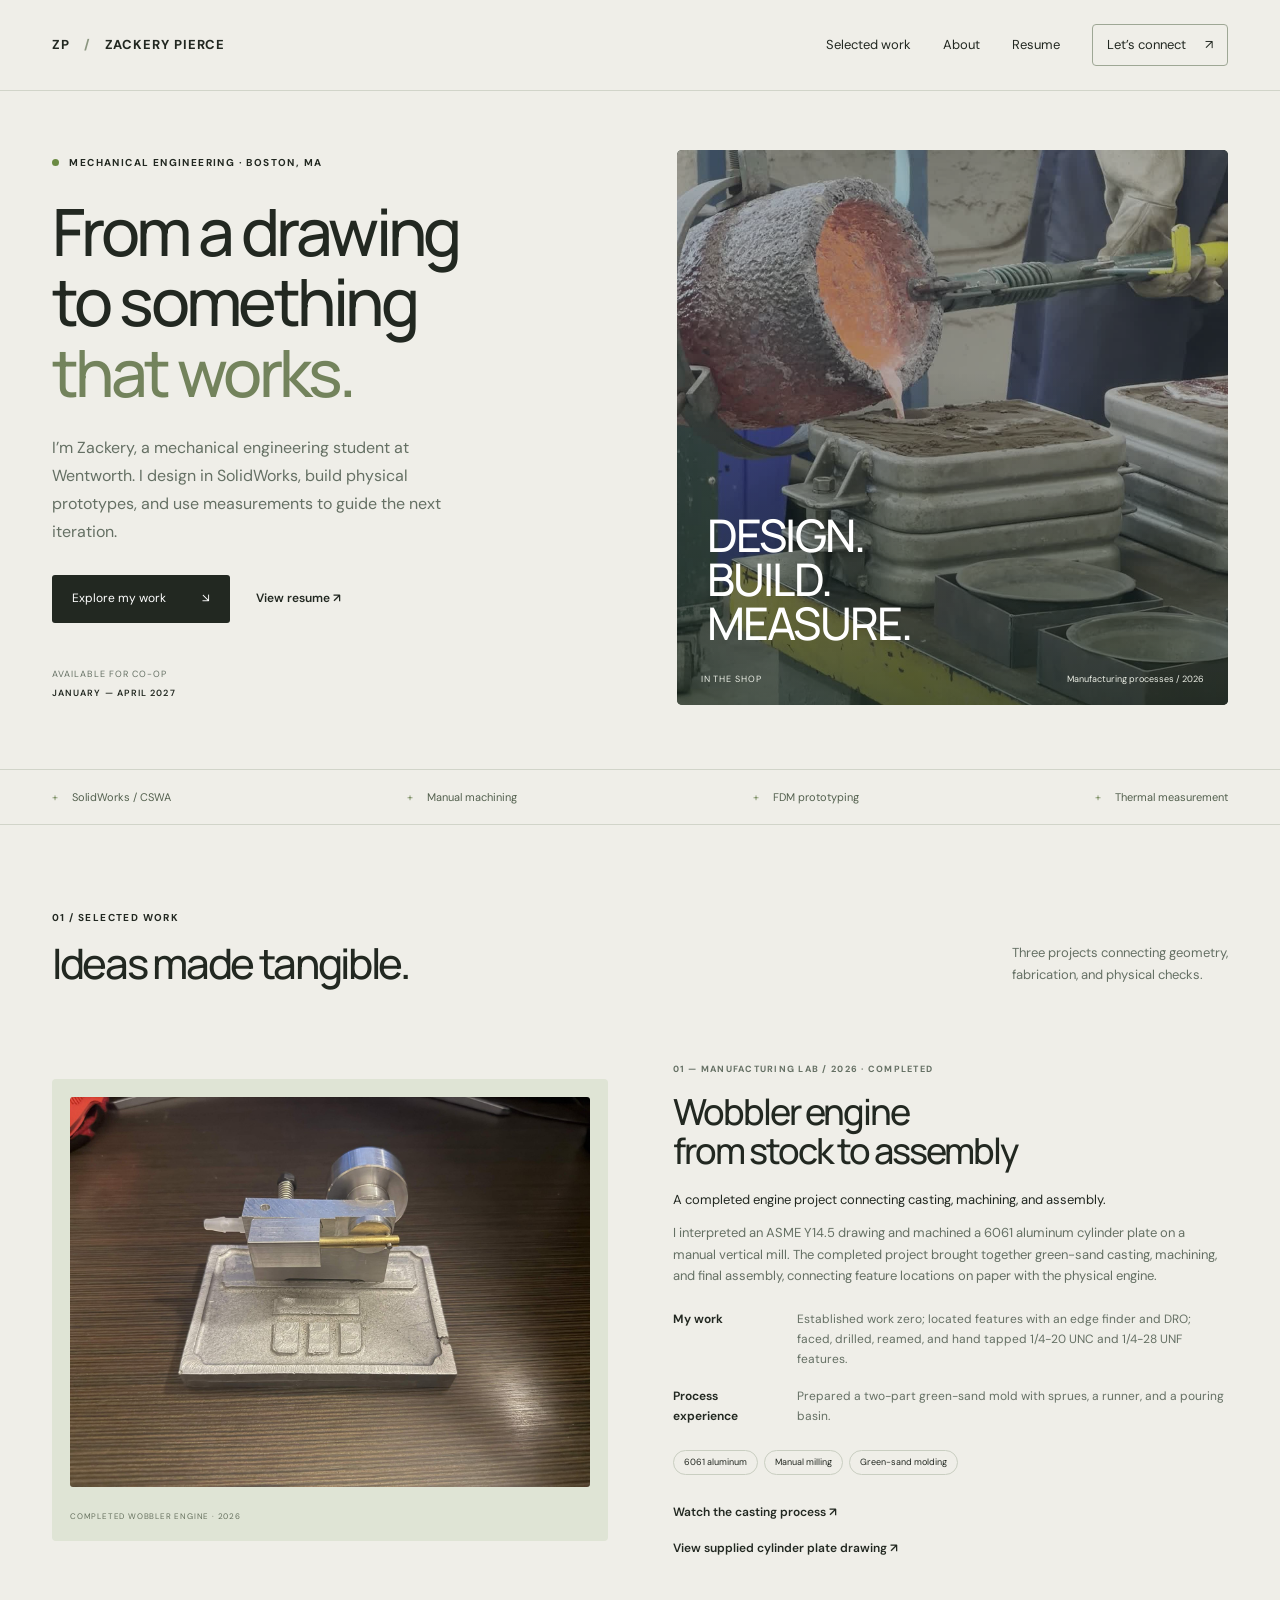
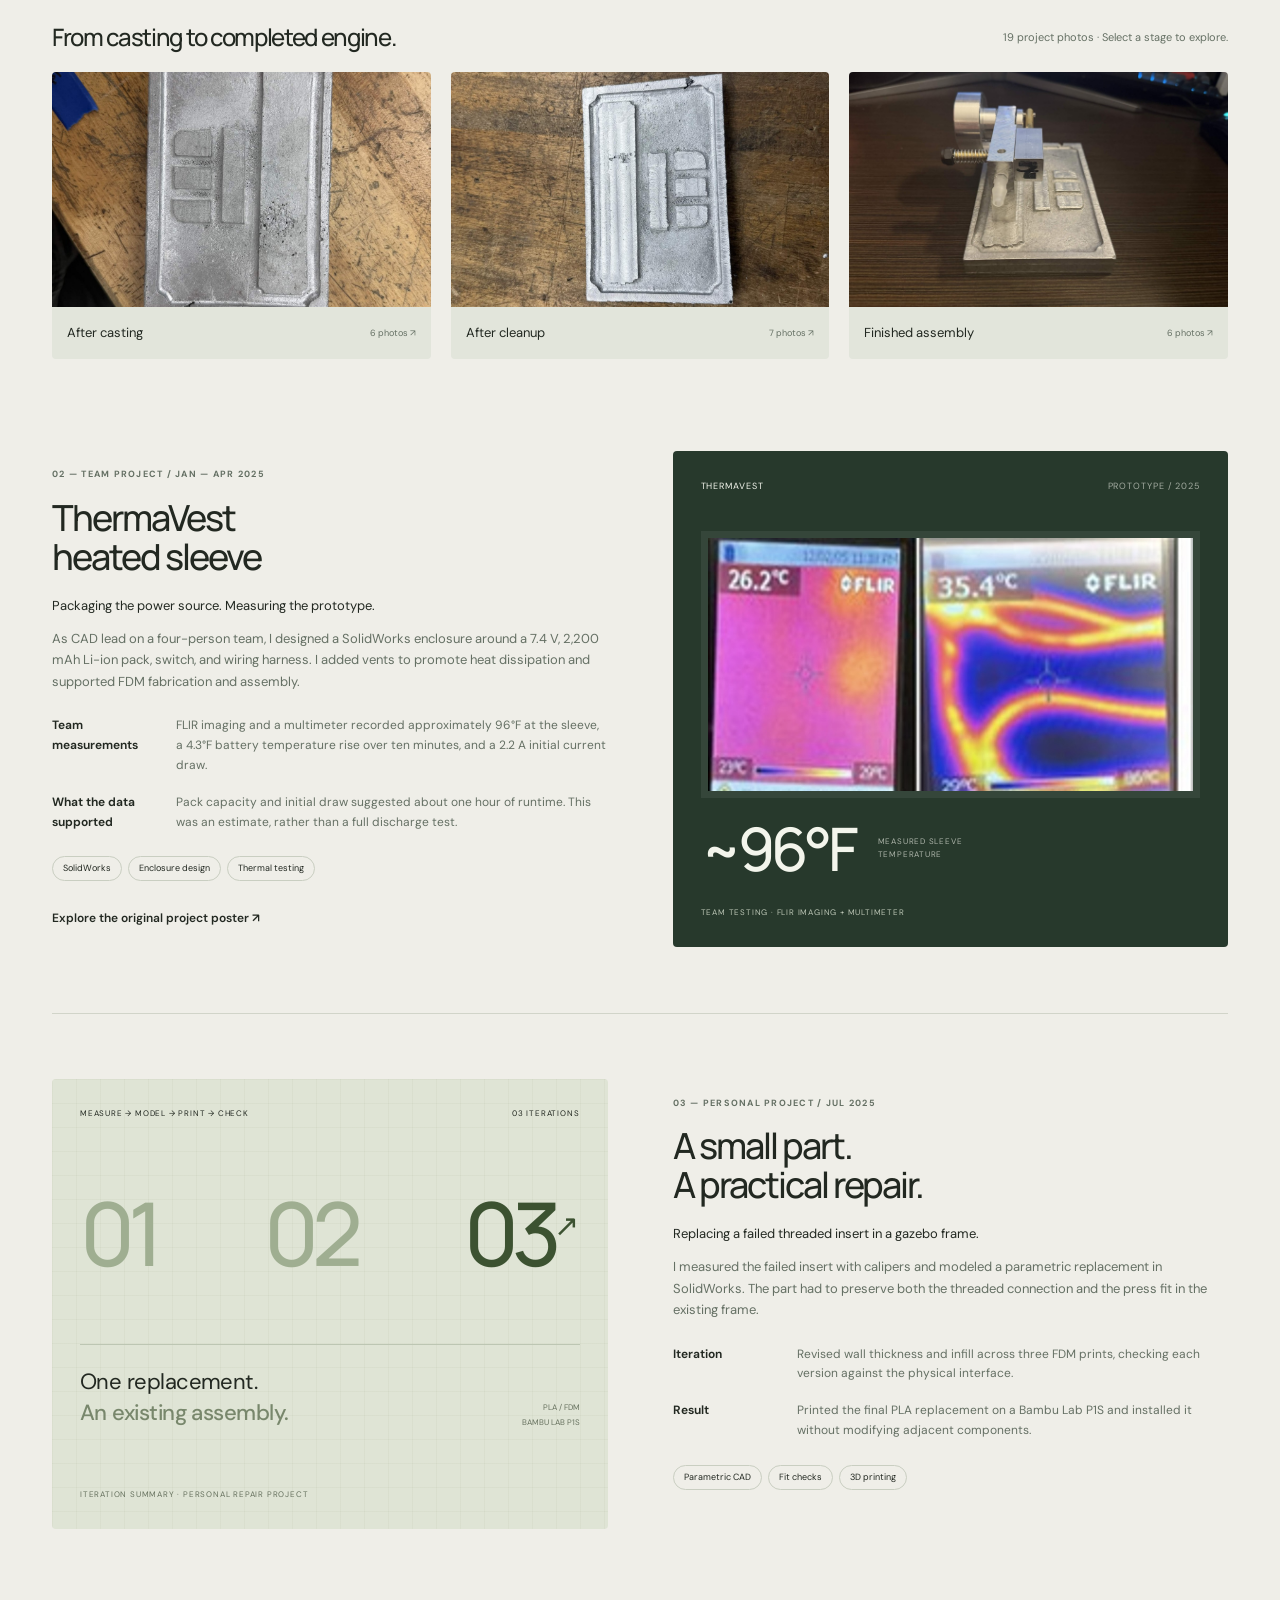
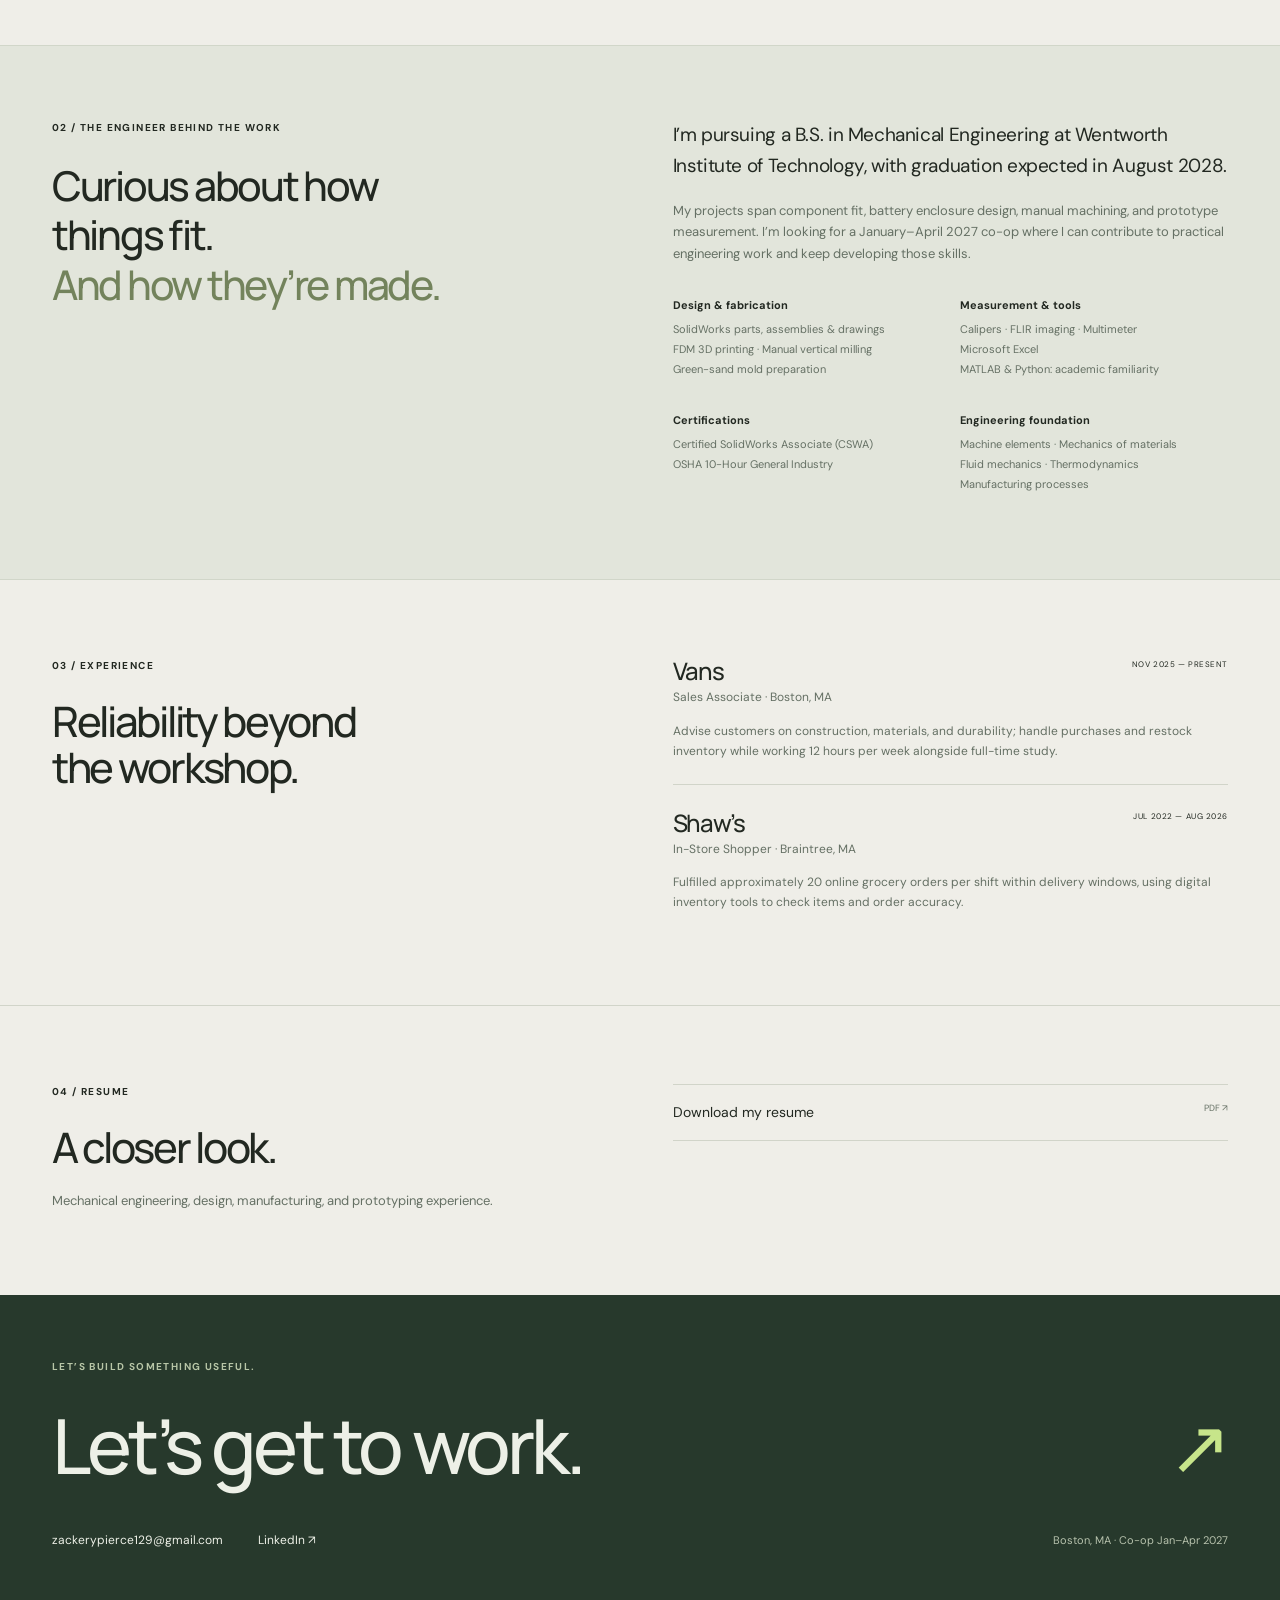
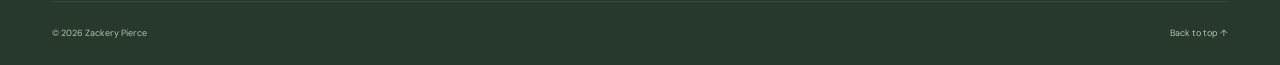
==== index.html @ 8a02a5fe "Add files via upload" ====
<!doctype html>
<html lang="en">
<head>
<meta charset="utf-8"><meta name="viewport" content="width=device-width,initial-scale=1">
<meta name="description" content="Zackery Pierce's mechanical engineering portfolio. SolidWorks design, hands-on manufacturing, prototype iteration, and thermal testing at Wentworth Institute of Technology.">
<meta name="theme-color" content="#efeee8"><title>Zackery Pierce — Mechanical Engineering</title>
<link rel="stylesheet" href="style.css">
</head>
<body>
<a class="skip" href="#work">Skip to projects</a>
<header><a class="wordmark" href="#top">ZP<span> / </span>ZACKERY PIERCE</a><nav aria-label="Main navigation"><a href="#work">Selected work</a><a href="#about">About</a><a href="#resume">Resume</a><a class="nav-contact" href="mailto:zackerypierce129@gmail.com">Let’s connect <span>↗</span></a></nav></header>
<main id="top">
<section class="hero wrap">
<div class="hero-copy"><p class="eyebrow"><span class="dot"></span> MECHANICAL ENGINEERING · BOSTON, MA</p><h1>From a drawing<br>to something<br><em>that works.</em></h1><p class="intro">I’m Zackery, a mechanical engineering student at Wentworth. I design in SolidWorks, build physical prototypes, and use measurements to guide the next iteration.</p><div class="actions"><a class="button" href="#work">Explore my work <span>↘</span></a><a class="text-link" href="#resume">View resume ↗</a></div><p class="availability">AVAILABLE FOR CO-OP <strong>JANUARY — APRIL 2027</strong></p></div>
<figure class="hero-image"><img src="assets/casting.jpg" alt="Metal casting process captured during the manufacturing lab" fetchpriority="high"><figcaption><span>IN THE SHOP</span><span>Manufacturing processes / 2026</span></figcaption><div class="image-label">DESIGN.<br>BUILD.<br>MEASURE.</div></figure>
</section>
<div class="discipline-strip"><div class="wrap"><span>SolidWorks / CSWA</span><span>Manual machining</span><span>FDM prototyping</span><span>Thermal measurement</span></div></div>
<section id="work" class="wrap work"><div class="section-heading"><div><p class="eyebrow">01 / SELECTED WORK</p><h2>Ideas made tangible.</h2></div><p>Three projects connecting geometry,<br>fabrication, and physical checks.</p></div>
<article class="project featured" id="wobbler"><div class="project-visual finished"><a href="assets/IMG_5330.jpg" target="_blank" rel="noopener"><img src="assets/IMG_5330.jpg" alt="Completed Wobbler engine mounted on its cast base" loading="lazy"></a><span class="visual-caption">COMPLETED WOBBLER ENGINE · 2026</span></div><div class="project-copy"><p class="eyebrow">01 — MANUFACTURING LAB / 2026 · COMPLETED</p><h3>Wobbler engine<br>from stock to assembly</h3><p class="lead">A completed engine project connecting casting, machining, and assembly.</p><p>I interpreted an ASME Y14.5 drawing and machined a 6061 aluminum cylinder plate on a manual vertical mill. The completed project brought together green-sand casting, machining, and final assembly, connecting feature locations on paper with the physical engine.</p><dl><div><dt>My work</dt><dd>Established work zero; located features with an edge finder and DRO; faced, drilled, reamed, and hand tapped 1/4-20 UNC and 1/4-28 UNF features.</dd></div><div><dt>Process experience</dt><dd>Prepared a two-part green-sand mold with sprues, a runner, and a pouring basin.</dd></div></dl><div class="tags"><span>6061 aluminum</span><span>Manual milling</span><span>Green-sand molding</span></div><button class="text-link" data-open="casting-dialog">Watch the casting process <span>↗</span></button><a class="text-link drawing-link" href="assets/cylinder-plate-drawing.png" target="_blank" rel="noopener">View supplied cylinder plate drawing ↗</a></div></article>
<section class="wobbler-gallery" aria-label="Wobbler project photo gallery"><div class="gallery-heading"><h3>From casting to completed engine.</h3><p>19 project photos · Select a stage to explore.</p></div><div class="stage-grid"><button class="stage" data-open="cast-photos"><img src="assets/IMG_4759.jpg" alt="Cast base before cleanup" loading="lazy"><span>After casting<small>6 photos ↗</small></span></button><button class="stage" data-open="cleanup-photos"><img src="assets/IMG_4846.jpg" alt="Cast base after cleanup" loading="lazy"><span>After cleanup<small>7 photos ↗</small></span></button><button class="stage" data-open="finished-photos"><img src="assets/IMG_5333.jpg" alt="Completed Wobbler engine and components" loading="lazy"><span>Finished assembly<small>6 photos ↗</small></span></button></div></section><article class="project reverse" id="thermavest"><div class="project-visual thermal"><div class="thermal-title"><span>THERMAVEST</span><span>PROTOTYPE / 2025</span></div><img class="thermal-image" src="assets/thermal-testing.jpg" alt="FLIR thermal images of the battery and heated sleeve, cropped from the team’s project poster" loading="lazy"><div class="measurement"><strong>~96°F</strong><span>MEASURED SLEEVE TEMPERATURE</span></div><p class="visual-caption">TEAM TESTING · FLIR IMAGING + MULTIMETER</p></div><div class="project-copy"><p class="eyebrow">02 — TEAM PROJECT / JAN — APR 2025</p><h3>ThermaVest<br>heated sleeve</h3><p class="lead">Packaging the power source. Measuring the prototype.</p><p>As CAD lead on a four-person team, I designed a SolidWorks enclosure around a 7.4 V, 2,200 mAh Li-ion pack, switch, and wiring harness. I added vents to promote heat dissipation and supported FDM fabrication and assembly.</p><dl><div><dt>Team measurements</dt><dd>FLIR imaging and a multimeter recorded approximately 96°F at the sleeve, a 4.3°F battery temperature rise over ten minutes, and a 2.2 A initial current draw.</dd></div><div><dt>What the data supported</dt><dd>Pack capacity and initial draw suggested about one hour of runtime. This was an estimate, rather than a full discharge test.</dd></div></dl><div class="tags"><span>SolidWorks</span><span>Enclosure design</span><span>Thermal testing</span></div><button class="text-link" data-open="poster-dialog">Explore the original project poster <span>↗</span></button></div></article>
<article class="project" id="insert"><div class="project-visual iteration"><div class="iteration-heading"><span>MEASURE → MODEL → PRINT → CHECK</span><span>03 ITERATIONS</span></div><div class="iteration-numbers" aria-hidden="true"><span>01</span><span>02</span><span>03<sup>↗</sup></span></div><div class="iteration-result"><p>One replacement.<br><strong>An existing assembly.</strong></p><span>PLA / FDM<br>BAMBU LAB P1S</span></div><p class="visual-caption">ITERATION SUMMARY · PERSONAL REPAIR PROJECT</p></div><div class="project-copy"><p class="eyebrow">03 — PERSONAL PROJECT / JUL 2025</p><h3>A small part.<br>A practical repair.</h3><p class="lead">Replacing a failed threaded insert in a gazebo frame.</p><p>I measured the failed insert with calipers and modeled a parametric replacement in SolidWorks. The part had to preserve both the threaded connection and the press fit in the existing frame.</p><dl><div><dt>Iteration</dt><dd>Revised wall thickness and infill across three FDM prints, checking each version against the physical interface.</dd></div><div><dt>Result</dt><dd>Printed the final PLA replacement on a Bambu Lab P1S and installed it without modifying adjacent components.</dd></div></dl><div class="tags"><span>Parametric CAD</span><span>Fit checks</span><span>3D printing</span></div></div></article>
</section>
<section id="about" class="about"><div class="wrap about-grid"><div><p class="eyebrow">02 / THE ENGINEER BEHIND THE WORK</p><h2>Curious about how<br>things fit.<br><em>And how they’re made.</em></h2></div><div><p class="about-intro">I’m pursuing a B.S. in Mechanical Engineering at Wentworth Institute of Technology, with graduation expected in August 2028.</p><p>My projects span component fit, battery enclosure design, manual machining, and prototype measurement. I’m looking for a January–April 2027 co-op where I can contribute to practical engineering work and keep developing those skills.</p><div class="skill-grid"><div><h4>Design & fabrication</h4><p>SolidWorks parts, assemblies & drawings<br>FDM 3D printing · Manual vertical milling<br>Green-sand mold preparation</p></div><div><h4>Measurement & tools</h4><p>Calipers · FLIR imaging · Multimeter<br>Microsoft Excel<br>MATLAB & Python: academic familiarity</p></div><div><h4>Certifications</h4><p>Certified SolidWorks Associate (CSWA)<br>OSHA 10-Hour General Industry</p></div><div><h4>Engineering foundation</h4><p>Machine elements · Mechanics of materials<br>Fluid mechanics · Thermodynamics<br>Manufacturing processes</p></div></div></div></div></section>
<section class="wrap experience"><div><p class="eyebrow">03 / EXPERIENCE</p><h2>Reliability beyond<br>the workshop.</h2></div><div><div class="job"><div><h3>Vans</h3><p>Sales Associate · Boston, MA</p></div><span>NOV 2025 — PRESENT</span><p>Advise customers on construction, materials, and durability; handle purchases and restock inventory while working 12 hours per week alongside full-time study.</p></div><div class="job"><div><h3>Shaw’s</h3><p>In-Store Shopper · Braintree, MA</p></div><span>JUL 2022 — AUG 2026</span><p>Fulfilled approximately 20 online grocery orders per shift within delivery windows, using digital inventory tools to check items and order accuracy.</p></div></div></section>
<section id="resume" class="wrap resume"><div><p class="eyebrow">04 / RESUME</p><h2>A closer look.</h2><p>Mechanical engineering, design, manufacturing, and prototyping experience.</p></div><div class="resume-links"><a href="assets/zackery-pierce-resume.pdf" target="_blank" rel="noopener">Download my resume <span>PDF ↗</span></a></div></section>
<footer><div class="wrap"><p class="eyebrow">LET’S BUILD SOMETHING USEFUL.</p><a class="footer-title" href="mailto:zackerypierce129@gmail.com">Let’s get to work. <span>↗</span></a><div class="footer-links"><a href="mailto:zackerypierce129@gmail.com">zackerypierce129@gmail.com</a><a href="https://www.linkedin.com/in/zackery-pierce" target="_blank" rel="noopener">LinkedIn ↗</a><span>Boston, MA · Co-op Jan–Apr 2027</span></div><div class="footer-bottom"><span>© 2026 Zackery Pierce</span><a href="#top">Back to top ↑</a></div></div></footer>
</main>
<dialog id="casting-dialog"><div class="dialog-head"><h2>Casting process</h2><button class="close" aria-label="Close casting video">×</button></div><video controls preload="none" poster="assets/casting.jpg"><source src="assets/casting.mp4" type="video/mp4"></video><p>Manufacturing lab process footage.</p></dialog>
<dialog id="poster-dialog"><div class="dialog-head"><h2>ThermaVest · Team project poster</h2><button class="close" aria-label="Close project poster">×</button></div><img src="assets/thermavest.png" alt="Original ThermaVest team poster: abstract, design and manufacturing, testing, thermal images, and conclusions"><p>Original team poster · Wentworth Institute of Technology · ENGR1300</p><a class="text-link" href="assets/thermavest.png" target="_blank" rel="noopener">Open full-size poster ↗</a></dialog>
<dialog id="cast-photos" class="photo-dialog"><div class="dialog-head"><h2>Wobbler · After casting</h2><button class="close" aria-label="Close after casting photos">×</button></div><div class="photo-grid"><a href="assets/IMG_4759.jpg" target="_blank" rel="noopener"><img src="assets/IMG_4759.jpg" alt="Cast base before cleanup, view 1" loading="lazy"><span>View 1 · Open full size ↗</span></a><a href="assets/IMG_4760.jpg" target="_blank" rel="noopener"><img src="assets/IMG_4760.jpg" alt="Cast base before cleanup, view 2" loading="lazy"><span>View 2 · Open full size ↗</span></a><a href="assets/IMG_4761.jpg" target="_blank" rel="noopener"><img src="assets/IMG_4761.jpg" alt="Cast base before cleanup, view 3" loading="lazy"><span>View 3 · Open full size ↗</span></a><a href="assets/IMG_4762.jpg" target="_blank" rel="noopener"><img src="assets/IMG_4762.jpg" alt="Cast base before cleanup, view 4" loading="lazy"><span>View 4 · Open full size ↗</span></a><a href="assets/IMG_4763.jpg" target="_blank" rel="noopener"><img src="assets/IMG_4763.jpg" alt="Cast base before cleanup, view 5" loading="lazy"><span>View 5 · Open full size ↗</span></a><a href="assets/IMG_4764.jpg" target="_blank" rel="noopener"><img src="assets/IMG_4764.jpg" alt="Cast base before cleanup, view 6" loading="lazy"><span>View 6 · Open full size ↗</span></a></div></dialog><dialog id="cleanup-photos" class="photo-dialog"><div class="dialog-head"><h2>Wobbler · After cleanup</h2><button class="close" aria-label="Close after cleanup photos">×</button></div><div class="photo-grid"><a href="assets/IMG_4846.jpg" target="_blank" rel="noopener"><img src="assets/IMG_4846.jpg" alt="Cast base after cleanup, view 1" loading="lazy"><span>View 1 · Open full size ↗</span></a><a href="assets/IMG_4847.jpg" target="_blank" rel="noopener"><img src="assets/IMG_4847.jpg" alt="Cast base after cleanup, view 2" loading="lazy"><span>View 2 · Open full size ↗</span></a><a href="assets/IMG_4848.jpg" target="_blank" rel="noopener"><img src="assets/IMG_4848.jpg" alt="Cast base after cleanup, view 3" loading="lazy"><span>View 3 · Open full size ↗</span></a><a href="assets/IMG_4849.jpg" target="_blank" rel="noopener"><img src="assets/IMG_4849.jpg" alt="Cast base after cleanup, view 4" loading="lazy"><span>View 4 · Open full size ↗</span></a><a href="assets/IMG_4850.jpg" target="_blank" rel="noopener"><img src="assets/IMG_4850.jpg" alt="Cast base after cleanup, view 5" loading="lazy"><span>View 5 · Open full size ↗</span></a><a href="assets/IMG_4851.jpg" target="_blank" rel="noopener"><img src="assets/IMG_4851.jpg" alt="Cast base after cleanup, view 6" loading="lazy"><span>View 6 · Open full size ↗</span></a><a href="assets/IMG_4852.jpg" target="_blank" rel="noopener"><img src="assets/IMG_4852.jpg" alt="Cast base after cleanup, view 7" loading="lazy"><span>View 7 · Open full size ↗</span></a></div></dialog><dialog id="finished-photos" class="photo-dialog"><div class="dialog-head"><h2>Wobbler · Finished assembly</h2><button class="close" aria-label="Close finished assembly photos">×</button></div><div class="photo-grid"><a href="assets/IMG_5330.jpg" target="_blank" rel="noopener"><img src="assets/IMG_5330.jpg" alt="Completed Wobbler engine and components, view 1" loading="lazy"><span>View 1 · Open full size ↗</span></a><a href="assets/IMG_5331.jpg" target="_blank" rel="noopener"><img src="assets/IMG_5331.jpg" alt="Completed Wobbler engine and components, view 2" loading="lazy"><span>View 2 · Open full size ↗</span></a><a href="assets/IMG_5333.jpg" target="_blank" rel="noopener"><img src="assets/IMG_5333.jpg" alt="Completed Wobbler engine and components, view 3" loading="lazy"><span>View 3 · Open full size ↗</span></a><a href="assets/IMG_5334.jpg" target="_blank" rel="noopener"><img src="assets/IMG_5334.jpg" alt="Completed Wobbler engine and components, view 4" loading="lazy"><span>View 4 · Open full size ↗</span></a><a href="assets/IMG_5335.jpg" target="_blank" rel="noopener"><img src="assets/IMG_5335.jpg" alt="Completed Wobbler engine and components, view 5" loading="lazy"><span>View 5 · Open full size ↗</span></a><a href="assets/IMG_5336.jpg" target="_blank" rel="noopener"><img src="assets/IMG_5336.jpg" alt="Completed Wobbler engine and components, view 6" loading="lazy"><span>View 6 · Open full size ↗</span></a></div></dialog><script src="script.js"></script>
</body></html>
---- style.css ----
@import url('https://fonts.googleapis.com/css2?family=DM+Sans:wght@400;450;500;550;600;650;700&family=Manrope:wght@400;500;600;650;700;750;800&display=swap');
.finished{background:#dfe4d5;padding:18px;display:flex;flex-direction:column;justify-content:center}.finished img{width:100%;height:390px;object-fit:cover;border-radius:3px}.drawing-link{display:block;margin-top:14px}.wobbler-gallery{padding:0 0 60px}.gallery-heading{display:flex;justify-content:space-between;align-items:center;gap:20px;margin-bottom:22px}.gallery-heading h3{font-size:24px;margin:0}.gallery-heading p{font-size:11px;color:var(--muted);margin:0}.stage-grid{display:grid;grid-template-columns:repeat(3,1fr);gap:20px}.stage{border:0;background:#e2e5db;padding:0;text-align:left;border-radius:4px;overflow:hidden}.stage img{height:235px;width:100%;object-fit:cover}.stage>span{display:flex;justify-content:space-between;align-items:center;padding:15px;font-size:13px}.stage small{font-size:9px;color:var(--muted)}.stage:hover{background:#d4ddc8}.photo-grid{display:grid;grid-template-columns:repeat(2,1fr);gap:20px}.photo-grid img{max-height:450px;width:100%;object-fit:contain;background:#dfe4d5}.photo-grid span{display:block;font-size:10px;padding-top:8px}.photo-dialog{width:1000px}.photo-dialog .dialog-head{position:sticky;top:-24px;background:var(--paper);padding:14px 0;z-index:1}@media(max-width:720px){.finished img{height:300px}.gallery-heading{display:block}.gallery-heading p{margin-top:10px}.stage-grid{grid-template-columns:1fr}.stage img{height:260px}.photo-grid{grid-template-columns:1fr}.wobbler-gallery{padding-bottom:40px}}
:root{--paper:#efeee8;--ink:#222821;--muted:#657064;--line:#d1d4c9;--accent:#c7e58a;--dark:#27392c}*{box-sizing:border-box}html{scroll-behavior:smooth;scroll-padding-top:95px}body{margin:0;background:var(--paper);color:var(--ink);font:16px/1.65 'DM Sans',sans-serif}a{color:inherit;text-decoration:none}button{font:inherit;color:inherit;cursor:pointer}img{display:block;max-width:100%}a:focus-visible,button:focus-visible{outline:3px solid #648c37;outline-offset:5px}.wrap{max-width:1344px;padding:0 52px;margin:auto}header{height:91px;display:flex;align-items:center;justify-content:space-between;border-bottom:1px solid var(--line);padding:0 52px;max-width:1550px;margin:auto}.wordmark{font-size:13px;font-weight:750;letter-spacing:.07em}.wordmark span{color:#8b9680;margin:0 10px}nav{display:flex;align-items:center;gap:32px;font-size:13px}nav a:hover,.text-link:hover{color:#5d773b}.nav-contact{border:1px solid #9ea795;border-radius:4px;padding:9px 14px}.nav-contact span{margin-left:16px}.hero{display:grid;grid-template-columns:1.05fr 1fr;gap:46px;padding-top:59px;padding-bottom:64px;align-items:center}.eyebrow{font-size:10px;font-weight:700;letter-spacing:.14em;line-height:1.6;margin:0 0 25px}.dot{display:inline-block;width:7px;height:7px;background:#6a8a42;border-radius:50%;margin-right:7px}h1,h2,h3,h4,p,figure{margin-top:0}h1,h2,h3{font-family:Manrope,'DM Sans',sans-serif;font-weight:500;letter-spacing:-.055em;line-height:1.08}h1{font-size:clamp(48px,5.1vw,76px);margin-bottom:27px}em{font-style:normal;color:#73835c}.intro{color:var(--muted);max-width:440px;font-size:16px;line-height:1.75}.actions{display:flex;gap:26px;align-items:center;margin:29px 0 44px}.button{display:inline-flex;gap:36px;align-items:center;background:var(--ink);color:white;padding:14px 20px;font-size:12px;border-radius:3px}.button:hover{background:#43533c}.text-link{background:none;border:0;padding:0;font-size:12px;font-weight:600}.availability{font-size:9px;letter-spacing:.12em;color:var(--muted);margin:0}.availability strong{display:block;font-weight:600;color:var(--ink);margin-top:4px}.hero-image{position:relative;margin:0;overflow:hidden;height:555px;background:var(--dark);border-radius:5px}.hero-image>img{height:100%;width:100%;object-fit:cover;filter:brightness(.72)}.hero-image:after{content:'';position:absolute;inset:0;background:linear-gradient(transparent 40%,#10231690)}.image-label{position:absolute;bottom:60px;left:30px;z-index:1;font:500 45px/.98 Manrope,sans-serif;letter-spacing:-.04em;color:#fff}.hero-image figcaption{display:flex;justify-content:space-between;position:absolute;bottom:18px;left:24px;right:24px;color:#ecefe6;font-size:9px;z-index:1}.hero-image figcaption span:first-child{letter-spacing:.1em}.discipline-strip{border-top:1px solid var(--line);border-bottom:1px solid var(--line)}.discipline-strip>div{display:flex;justify-content:space-between;gap:24px;padding-top:18px;padding-bottom:18px;font-size:11px;color:#53604e}.discipline-strip span:before{content:'+';margin-right:14px;color:#7c8f64}.work{padding-top:85px;padding-bottom:50px}.section-heading{display:flex;justify-content:space-between;align-items:end;margin-bottom:43px}.section-heading .eyebrow{margin-bottom:15px}h2{font-size:42px;margin-bottom:20px}.section-heading h2{margin:0}.section-heading>p{font-size:13px;color:var(--muted);line-height:1.7;margin:0}.project{display:grid;grid-template-columns:1fr 1fr;gap:65px;padding:32px 0 66px;align-items:center}.project+.project{border-top:1px solid var(--line);padding-top:65px}.project-copy .eyebrow{color:var(--muted);font-size:9px;margin-bottom:17px}h3{font-size:36px;margin-bottom:19px}.lead{font-size:17px;line-height:1.5;color:var(--ink)!important}.project-copy>p{font-size:13px;color:var(--muted)}dl{margin:24px 0}dl>div{display:grid;grid-template-columns:110px 1fr;gap:14px;margin-bottom:17px;font-size:12px}dt{font-weight:650}dd{margin:0;color:var(--muted)}.tags{display:flex;gap:6px;flex-wrap:wrap;margin:23px 0}.tags span{font-size:9px;border:1px solid #c9cec1;padding:4px 10px;border-radius:20px}.project-visual{min-height:450px;position:relative;overflow:hidden;border-radius:4px}.drawing{background:#e0e4d9;display:flex;flex-direction:column;justify-content:center;padding:24px}.drawing img{mix-blend-mode:multiply}.visual-caption{font-size:8px;letter-spacing:.1em;color:#66715e;display:block;margin:23px 0 0}.reverse .project-visual{order:2}.thermal{background:#27392c;color:#f3f5ec;padding:28px;display:flex;flex-direction:column;justify-content:space-between}.thermal-title,.iteration-heading{display:flex;justify-content:space-between;font-size:9px;letter-spacing:.1em}.thermal-title span:last-child{opacity:.6}.thermal-image{width:100%;margin:37px 0 20px;border:7px solid #fff1;filter:saturate(.8)}.measurement{display:flex;gap:22px;align-items:center}.measurement strong{font:500 60px/1 Manrope,sans-serif;letter-spacing:-.06em}.measurement span{font-size:8px;max-width:100px;letter-spacing:.1em;opacity:.65}.thermal .visual-caption{color:#bcc6b6;margin-top:28px}.iteration{background:#dfe4d5;padding:28px;display:flex;flex-direction:column;justify-content:space-between;background-image:linear-gradient(#99a88715 1px,transparent 1px),linear-gradient(90deg,#99a88715 1px,transparent 1px);background-size:24px 24px}.iteration-heading{font-size:8px}.iteration-numbers{display:flex;justify-content:space-between;margin:32px 0;font:500 88px/1 Manrope,sans-serif;letter-spacing:-.08em;color:#9fae91}.iteration-numbers span:last-child{color:#3c5231}.iteration-numbers sup{font-size:30px;letter-spacing:0}.iteration-result{display:flex;justify-content:space-between;align-items:end;border-top:1px solid #bdc6b3;padding-top:22px}.iteration-result p{font-size:22px;line-height:1.4;letter-spacing:-.025em;margin:0}.iteration-result strong{font-weight:500;color:#78876c}.iteration-result>span{font-size:8px;line-height:1.8;text-align:right;color:#66715e}.about{background:#e2e5db;border-top:1px solid #d1d6c9;border-bottom:1px solid #d1d6c9;padding:74px 0}.about-grid{display:grid;grid-template-columns:1fr 1fr;gap:65px}.about h2{font-size:41px;line-height:1.2}.about-intro{font-size:19px;line-height:1.6;letter-spacing:-.02em}.about-grid>div>p:not(.eyebrow):not(.about-intro){font-size:13px;color:var(--muted)}.skill-grid{display:grid;grid-template-columns:1fr 1fr;gap:20px;margin-top:32px}.skill-grid h4{font-size:11px;margin-bottom:6px}.skill-grid p{font-size:11px;color:var(--muted);line-height:1.8}.experience,.resume{display:grid;grid-template-columns:1fr 1fr;gap:65px;padding-top:78px;padding-bottom:70px}.job{display:grid;grid-template-columns:1fr auto;gap:14px;padding-bottom:22px}.job+.job{padding-top:25px;border-top:1px solid var(--line)}.job h3{font-size:24px;margin-bottom:4px}.job p{font-size:12px;color:var(--muted);margin:0}.job>span{font-size:8px;letter-spacing:.07em}.job>p{grid-column:1/-1}.resume{border-top:1px solid var(--line)}.resume p:not(.eyebrow){font-size:13px;color:var(--muted)}.resume-links a{display:flex;justify-content:space-between;padding:16px 0;border-bottom:1px solid var(--line);font-size:14px}.resume-links a:first-child{border-top:1px solid var(--line)}.resume-links a:hover{padding-left:9px;color:#5d773b}.resume-links span{font-size:9px;color:var(--muted)}footer{background:var(--dark);color:#edf0e7;padding:64px 0 24px}footer .eyebrow{color:#b8c6a7}.footer-title{display:flex;justify-content:space-between;align-items:center;font:500 clamp(40px,6vw,76px)/1.2 Manrope,sans-serif;letter-spacing:-.05em;margin-bottom:40px}.footer-title span{color:var(--accent)}.footer-links{display:flex;gap:35px;font-size:12px;flex-wrap:wrap}.footer-links>span{margin-left:auto;color:#b7c2ad;font-size:11px}.footer-bottom{display:flex;justify-content:space-between;font-size:9px;color:#b7c2ad;border-top:1px solid #5d705455;padding-top:24px;margin-top:50px}dialog{border:0;border-radius:6px;padding:24px;background:var(--paper);max-width:min(1050px,94vw);max-height:92vh;color:var(--ink)}dialog::backdrop{background:#142117cc;backdrop-filter:blur(5px)}.dialog-head{display:flex;justify-content:space-between;align-items:center;gap:25px;margin-bottom:20px}.dialog-head h2{font-size:22px;letter-spacing:-.03em;margin:0}.close{border:1px solid #aab4a0;background:none;border-radius:50%;width:34px;height:34px;font-size:25px;line-height:1}.dialog-head~p{font-size:11px;color:var(--muted);margin:15px 0}dialog video{max-width:100%;max-height:65vh;display:block;margin:auto}dialog img{max-height:70vh;width:auto;margin:auto}.skip{position:absolute;left:12px;top:-100px;background:white;padding:8px;z-index:10}.skip:focus{top:10px}@media(min-width:1550px){header{padding-left:103px;padding-right:103px}}@media(max-width:1000px){.wrap{padding-left:30px;padding-right:30px}header{padding:0 30px}.hero{gap:25px}.hero-image{height:520px}.project,.about-grid,.experience,.resume{gap:35px}.project-visual{min-height:410px}.iteration-numbers{font-size:68px}dl>div{grid-template-columns:90px 1fr}nav{gap:20px}}@media(max-width:720px){html{scroll-padding-top:20px}header{height:78px;padding:0 22px;gap:10px}.wordmark{font-size:11px}.wordmark span{margin:0 3px}nav{gap:16px}nav a{display:none}nav a:first-child{display:block;font-size:11px}.wrap{padding-left:22px;padding-right:22px}.hero{grid-template-columns:1fr;padding-top:40px;padding-bottom:35px;gap:30px}.hero h1{font-size:57px}.hero .eyebrow{font-size:8px}.intro{font-size:14px}.actions{margin-bottom:26px}.hero-image{height:400px}.image-label{font-size:40px}.discipline-strip>div{display:grid;grid-template-columns:1fr 1fr;gap:12px;font-size:10px}.section-heading{display:block;margin-bottom:30px}.section-heading>p{margin-top:18px}h2{font-size:34px}.work{padding-top:50px}.project{grid-template-columns:1fr;gap:28px;padding-top:10px;padding-bottom:40px}.project+.project{padding-top:40px}.reverse .project-visual{order:0}.project-visual{min-height:350px}.drawing{min-height:300px}.project-copy h3{font-size:34px}.project-copy .eyebrow{font-size:8px}.project-copy>p{font-size:14px}dl>div{font-size:13px}.thermal-image{margin:30px 0}.iteration-numbers{font-size:84px}.about{padding:45px 0}.about-grid,.experience,.resume{grid-template-columns:1fr;gap:20px}.about h2{font-size:34px}.about-intro{font-size:18px}.skill-grid{gap:15px}.experience,.resume{padding-top:45px;padding-bottom:40px}.job>span{font-size:8px}.footer-title{font-size:43px}.footer-links{display:flex;flex-direction:column;gap:12px}.footer-links>span{margin:8px 0 0}footer{padding-top:44px}.footer-bottom{margin-top:30px}.dialog-head h2{font-size:17px}.availability{font-size:8px}}@media(prefers-reduced-motion:reduce){html{scroll-behavior:auto}}
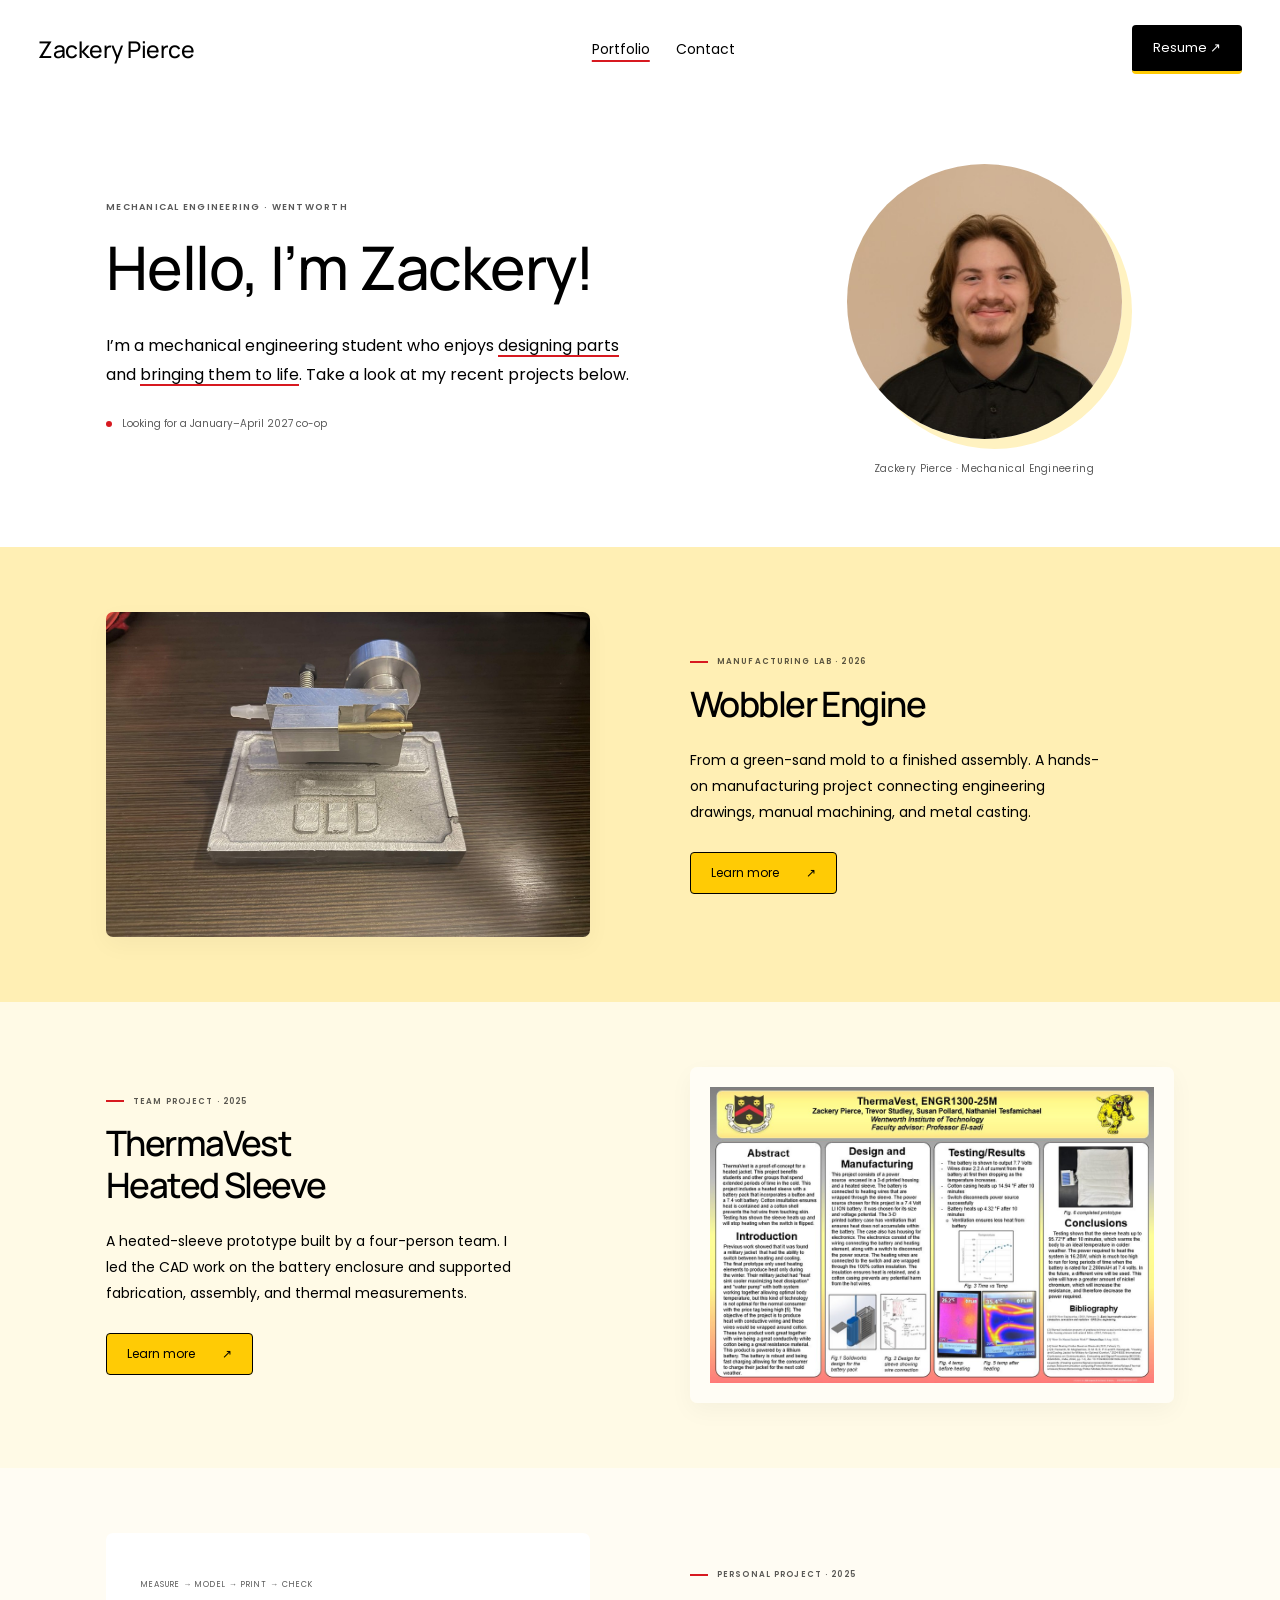
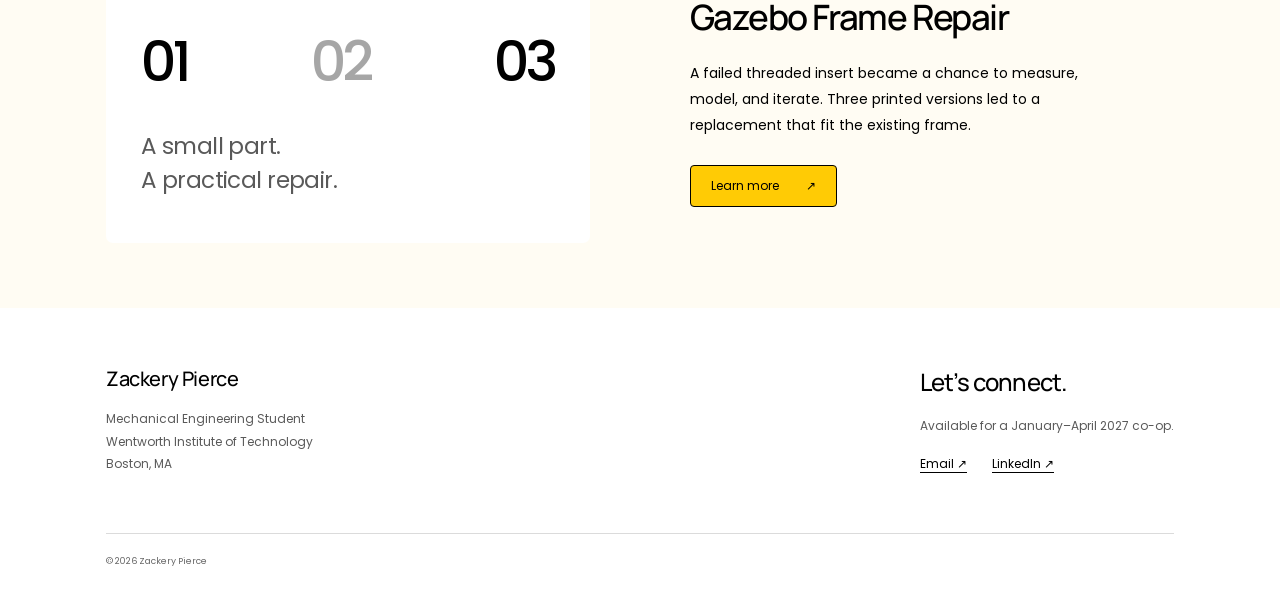
==== commit c9fc6002: "Update portfolio design with Wentworth crest palette, project pages, and headshot" ====
--- a/index.html
+++ b/index.html
@@ -1,31 +1,5 @@
-<!doctype html>
-<html lang="en">
-<head>
-<meta charset="utf-8"><meta name="viewport" content="width=device-width,initial-scale=1">
-<meta name="description" content="Zackery Pierce's mechanical engineering portfolio. SolidWorks design, hands-on manufacturing, prototype iteration, and thermal testing at Wentworth Institute of Technology.">
-<meta name="theme-color" content="#efeee8"><title>Zackery Pierce — Mechanical Engineering</title>
-<link rel="stylesheet" href="style.css">
-</head>
-<body>
-<a class="skip" href="#work">Skip to projects</a>
-<header><a class="wordmark" href="#top">ZP<span> / </span>ZACKERY PIERCE</a><nav aria-label="Main navigation"><a href="#work">Selected work</a><a href="#about">About</a><a href="#resume">Resume</a><a class="nav-contact" href="mailto:zackerypierce129@gmail.com">Let’s connect <span>↗</span></a></nav></header>
-<main id="top">
-<section class="hero wrap">
-<div class="hero-copy"><p class="eyebrow"><span class="dot"></span> MECHANICAL ENGINEERING · BOSTON, MA</p><h1>From a drawing<br>to something<br><em>that works.</em></h1><p class="intro">I’m Zackery, a mechanical engineering student at Wentworth. I design in SolidWorks, build physical prototypes, and use measurements to guide the next iteration.</p><div class="actions"><a class="button" href="#work">Explore my work <span>↘</span></a><a class="text-link" href="#resume">View resume ↗</a></div><p class="availability">AVAILABLE FOR CO-OP <strong>JANUARY — APRIL 2027</strong></p></div>
-<figure class="hero-image"><img src="assets/casting.jpg" alt="Metal casting process captured during the manufacturing lab" fetchpriority="high"><figcaption><span>IN THE SHOP</span><span>Manufacturing processes / 2026</span></figcaption><div class="image-label">DESIGN.<br>BUILD.<br>MEASURE.</div></figure>
-</section>
-<div class="discipline-strip"><div class="wrap"><span>SolidWorks / CSWA</span><span>Manual machining</span><span>FDM prototyping</span><span>Thermal measurement</span></div></div>
-<section id="work" class="wrap work"><div class="section-heading"><div><p class="eyebrow">01 / SELECTED WORK</p><h2>Ideas made tangible.</h2></div><p>Three projects connecting geometry,<br>fabrication, and physical checks.</p></div>
-<article class="project featured" id="wobbler"><div class="project-visual finished"><a href="assets/IMG_5330.jpg" target="_blank" rel="noopener"><img src="assets/IMG_5330.jpg" alt="Completed Wobbler engine mounted on its cast base" loading="lazy"></a><span class="visual-caption">COMPLETED WOBBLER ENGINE · 2026</span></div><div class="project-copy"><p class="eyebrow">01 — MANUFACTURING LAB / 2026 · COMPLETED</p><h3>Wobbler engine<br>from stock to assembly</h3><p class="lead">A completed engine project connecting casting, machining, and assembly.</p><p>I interpreted an ASME Y14.5 drawing and machined a 6061 aluminum cylinder plate on a manual vertical mill. The completed project brought together green-sand casting, machining, and final assembly, connecting feature locations on paper with the physical engine.</p><dl><div><dt>My work</dt><dd>Established work zero; located features with an edge finder and DRO; faced, drilled, reamed, and hand tapped 1/4-20 UNC and 1/4-28 UNF features.</dd></div><div><dt>Process experience</dt><dd>Prepared a two-part green-sand mold with sprues, a runner, and a pouring basin.</dd></div></dl><div class="tags"><span>6061 aluminum</span><span>Manual milling</span><span>Green-sand molding</span></div><button class="text-link" data-open="casting-dialog">Watch the casting process <span>↗</span></button><a class="text-link drawing-link" href="assets/cylinder-plate-drawing.png" target="_blank" rel="noopener">View supplied cylinder plate drawing ↗</a></div></article>
-<section class="wobbler-gallery" aria-label="Wobbler project photo gallery"><div class="gallery-heading"><h3>From casting to completed engine.</h3><p>19 project photos · Select a stage to explore.</p></div><div class="stage-grid"><button class="stage" data-open="cast-photos"><img src="assets/IMG_4759.jpg" alt="Cast base before cleanup" loading="lazy"><span>After casting<small>6 photos ↗</small></span></button><button class="stage" data-open="cleanup-photos"><img src="assets/IMG_4846.jpg" alt="Cast base after cleanup" loading="lazy"><span>After cleanup<small>7 photos ↗</small></span></button><button class="stage" data-open="finished-photos"><img src="assets/IMG_5333.jpg" alt="Completed Wobbler engine and components" loading="lazy"><span>Finished assembly<small>6 photos ↗</small></span></button></div></section><article class="project reverse" id="thermavest"><div class="project-visual thermal"><div class="thermal-title"><span>THERMAVEST</span><span>PROTOTYPE / 2025</span></div><img class="thermal-image" src="assets/thermal-testing.jpg" alt="FLIR thermal images of the battery and heated sleeve, cropped from the team’s project poster" loading="lazy"><div class="measurement"><strong>~96°F</strong><span>MEASURED SLEEVE TEMPERATURE</span></div><p class="visual-caption">TEAM TESTING · FLIR IMAGING + MULTIMETER</p></div><div class="project-copy"><p class="eyebrow">02 — TEAM PROJECT / JAN — APR 2025</p><h3>ThermaVest<br>heated sleeve</h3><p class="lead">Packaging the power source. Measuring the prototype.</p><p>As CAD lead on a four-person team, I designed a SolidWorks enclosure around a 7.4 V, 2,200 mAh Li-ion pack, switch, and wiring harness. I added vents to promote heat dissipation and supported FDM fabrication and assembly.</p><dl><div><dt>Team measurements</dt><dd>FLIR imaging and a multimeter recorded approximately 96°F at the sleeve, a 4.3°F battery temperature rise over ten minutes, and a 2.2 A initial current draw.</dd></div><div><dt>What the data supported</dt><dd>Pack capacity and initial draw suggested about one hour of runtime. This was an estimate, rather than a full discharge test.</dd></div></dl><div class="tags"><span>SolidWorks</span><span>Enclosure design</span><span>Thermal testing</span></div><button class="text-link" data-open="poster-dialog">Explore the original project poster <span>↗</span></button></div></article>
-<article class="project" id="insert"><div class="project-visual iteration"><div class="iteration-heading"><span>MEASURE → MODEL → PRINT → CHECK</span><span>03 ITERATIONS</span></div><div class="iteration-numbers" aria-hidden="true"><span>01</span><span>02</span><span>03<sup>↗</sup></span></div><div class="iteration-result"><p>One replacement.<br><strong>An existing assembly.</strong></p><span>PLA / FDM<br>BAMBU LAB P1S</span></div><p class="visual-caption">ITERATION SUMMARY · PERSONAL REPAIR PROJECT</p></div><div class="project-copy"><p class="eyebrow">03 — PERSONAL PROJECT / JUL 2025</p><h3>A small part.<br>A practical repair.</h3><p class="lead">Replacing a failed threaded insert in a gazebo frame.</p><p>I measured the failed insert with calipers and modeled a parametric replacement in SolidWorks. The part had to preserve both the threaded connection and the press fit in the existing frame.</p><dl><div><dt>Iteration</dt><dd>Revised wall thickness and infill across three FDM prints, checking each version against the physical interface.</dd></div><div><dt>Result</dt><dd>Printed the final PLA replacement on a Bambu Lab P1S and installed it without modifying adjacent components.</dd></div></dl><div class="tags"><span>Parametric CAD</span><span>Fit checks</span><span>3D printing</span></div></div></article>
-</section>
-<section id="about" class="about"><div class="wrap about-grid"><div><p class="eyebrow">02 / THE ENGINEER BEHIND THE WORK</p><h2>Curious about how<br>things fit.<br><em>And how they’re made.</em></h2></div><div><p class="about-intro">I’m pursuing a B.S. in Mechanical Engineering at Wentworth Institute of Technology, with graduation expected in August 2028.</p><p>My projects span component fit, battery enclosure design, manual machining, and prototype measurement. I’m looking for a January–April 2027 co-op where I can contribute to practical engineering work and keep developing those skills.</p><div class="skill-grid"><div><h4>Design & fabrication</h4><p>SolidWorks parts, assemblies & drawings<br>FDM 3D printing · Manual vertical milling<br>Green-sand mold preparation</p></div><div><h4>Measurement & tools</h4><p>Calipers · FLIR imaging · Multimeter<br>Microsoft Excel<br>MATLAB & Python: academic familiarity</p></div><div><h4>Certifications</h4><p>Certified SolidWorks Associate (CSWA)<br>OSHA 10-Hour General Industry</p></div><div><h4>Engineering foundation</h4><p>Machine elements · Mechanics of materials<br>Fluid mechanics · Thermodynamics<br>Manufacturing processes</p></div></div></div></div></section>
-<section class="wrap experience"><div><p class="eyebrow">03 / EXPERIENCE</p><h2>Reliability beyond<br>the workshop.</h2></div><div><div class="job"><div><h3>Vans</h3><p>Sales Associate · Boston, MA</p></div><span>NOV 2025 — PRESENT</span><p>Advise customers on construction, materials, and durability; handle purchases and restock inventory while working 12 hours per week alongside full-time study.</p></div><div class="job"><div><h3>Shaw’s</h3><p>In-Store Shopper · Braintree, MA</p></div><span>JUL 2022 — AUG 2026</span><p>Fulfilled approximately 20 online grocery orders per shift within delivery windows, using digital inventory tools to check items and order accuracy.</p></div></div></section>
-<section id="resume" class="wrap resume"><div><p class="eyebrow">04 / RESUME</p><h2>A closer look.</h2><p>Mechanical engineering, design, manufacturing, and prototyping experience.</p></div><div class="resume-links"><a href="assets/zackery-pierce-resume.pdf" target="_blank" rel="noopener">Download my resume <span>PDF ↗</span></a></div></section>
-<footer><div class="wrap"><p class="eyebrow">LET’S BUILD SOMETHING USEFUL.</p><a class="footer-title" href="mailto:zackerypierce129@gmail.com">Let’s get to work. <span>↗</span></a><div class="footer-links"><a href="mailto:zackerypierce129@gmail.com">zackerypierce129@gmail.com</a><a href="https://www.linkedin.com/in/zackery-pierce" target="_blank" rel="noopener">LinkedIn ↗</a><span>Boston, MA · Co-op Jan–Apr 2027</span></div><div class="footer-bottom"><span>© 2026 Zackery Pierce</span><a href="#top">Back to top ↑</a></div></div></footer>
-</main>
-<dialog id="casting-dialog"><div class="dialog-head"><h2>Casting process</h2><button class="close" aria-label="Close casting video">×</button></div><video controls preload="none" poster="assets/casting.jpg"><source src="assets/casting.mp4" type="video/mp4"></video><p>Manufacturing lab process footage.</p></dialog>
-<dialog id="poster-dialog"><div class="dialog-head"><h2>ThermaVest · Team project poster</h2><button class="close" aria-label="Close project poster">×</button></div><img src="assets/thermavest.png" alt="Original ThermaVest team poster: abstract, design and manufacturing, testing, thermal images, and conclusions"><p>Original team poster · Wentworth Institute of Technology · ENGR1300</p><a class="text-link" href="assets/thermavest.png" target="_blank" rel="noopener">Open full-size poster ↗</a></dialog>
-<dialog id="cast-photos" class="photo-dialog"><div class="dialog-head"><h2>Wobbler · After casting</h2><button class="close" aria-label="Close after casting photos">×</button></div><div class="photo-grid"><a href="assets/IMG_4759.jpg" target="_blank" rel="noopener"><img src="assets/IMG_4759.jpg" alt="Cast base before cleanup, view 1" loading="lazy"><span>View 1 · Open full size ↗</span></a><a href="assets/IMG_4760.jpg" target="_blank" rel="noopener"><img src="assets/IMG_4760.jpg" alt="Cast base before cleanup, view 2" loading="lazy"><span>View 2 · Open full size ↗</span></a><a href="assets/IMG_4761.jpg" target="_blank" rel="noopener"><img src="assets/IMG_4761.jpg" alt="Cast base before cleanup, view 3" loading="lazy"><span>View 3 · Open full size ↗</span></a><a href="assets/IMG_4762.jpg" target="_blank" rel="noopener"><img src="assets/IMG_4762.jpg" alt="Cast base before cleanup, view 4" loading="lazy"><span>View 4 · Open full size ↗</span></a><a href="assets/IMG_4763.jpg" target="_blank" rel="noopener"><img src="assets/IMG_4763.jpg" alt="Cast base before cleanup, view 5" loading="lazy"><span>View 5 · Open full size ↗</span></a><a href="assets/IMG_4764.jpg" target="_blank" rel="noopener"><img src="assets/IMG_4764.jpg" alt="Cast base before cleanup, view 6" loading="lazy"><span>View 6 · Open full size ↗</span></a></div></dialog><dialog id="cleanup-photos" class="photo-dialog"><div class="dialog-head"><h2>Wobbler · After cleanup</h2><button class="close" aria-label="Close after cleanup photos">×</button></div><div class="photo-grid"><a href="assets/IMG_4846.jpg" target="_blank" rel="noopener"><img src="assets/IMG_4846.jpg" alt="Cast base after cleanup, view 1" loading="lazy"><span>View 1 · Open full size ↗</span></a><a href="assets/IMG_4847.jpg" target="_blank" rel="noopener"><img src="assets/IMG_4847.jpg" alt="Cast base after cleanup, view 2" loading="lazy"><span>View 2 · Open full size ↗</span></a><a href="assets/IMG_4848.jpg" target="_blank" rel="noopener"><img src="assets/IMG_4848.jpg" alt="Cast base after cleanup, view 3" loading="lazy"><span>View 3 · Open full size ↗</span></a><a href="assets/IMG_4849.jpg" target="_blank" rel="noopener"><img src="assets/IMG_4849.jpg" alt="Cast base after cleanup, view 4" loading="lazy"><span>View 4 · Open full size ↗</span></a><a href="assets/IMG_4850.jpg" target="_blank" rel="noopener"><img src="assets/IMG_4850.jpg" alt="Cast base after cleanup, view 5" loading="lazy"><span>View 5 · Open full size ↗</span></a><a href="assets/IMG_4851.jpg" target="_blank" rel="noopener"><img src="assets/IMG_4851.jpg" alt="Cast base after cleanup, view 6" loading="lazy"><span>View 6 · Open full size ↗</span></a><a href="assets/IMG_4852.jpg" target="_blank" rel="noopener"><img src="assets/IMG_4852.jpg" alt="Cast base after cleanup, view 7" loading="lazy"><span>View 7 · Open full size ↗</span></a></div></dialog><dialog id="finished-photos" class="photo-dialog"><div class="dialog-head"><h2>Wobbler · Finished assembly</h2><button class="close" aria-label="Close finished assembly photos">×</button></div><div class="photo-grid"><a href="assets/IMG_5330.jpg" target="_blank" rel="noopener"><img src="assets/IMG_5330.jpg" alt="Completed Wobbler engine and components, view 1" loading="lazy"><span>View 1 · Open full size ↗</span></a><a href="assets/IMG_5331.jpg" target="_blank" rel="noopener"><img src="assets/IMG_5331.jpg" alt="Completed Wobbler engine and components, view 2" loading="lazy"><span>View 2 · Open full size ↗</span></a><a href="assets/IMG_5333.jpg" target="_blank" rel="noopener"><img src="assets/IMG_5333.jpg" alt="Completed Wobbler engine and components, view 3" loading="lazy"><span>View 3 · Open full size ↗</span></a><a href="assets/IMG_5334.jpg" target="_blank" rel="noopener"><img src="assets/IMG_5334.jpg" alt="Completed Wobbler engine and components, view 4" loading="lazy"><span>View 4 · Open full size ↗</span></a><a href="assets/IMG_5335.jpg" target="_blank" rel="noopener"><img src="assets/IMG_5335.jpg" alt="Completed Wobbler engine and components, view 5" loading="lazy"><span>View 5 · Open full size ↗</span></a><a href="assets/IMG_5336.jpg" target="_blank" rel="noopener"><img src="assets/IMG_5336.jpg" alt="Completed Wobbler engine and components, view 6" loading="lazy"><span>View 6 · Open full size ↗</span></a></div></dialog><script src="script.js"></script>
-</body></html>
+<!doctype html><html lang="en"><head><meta charset="utf-8"><meta name="viewport" content="width=device-width,initial-scale=1"><title>Portfolio | Zackery Pierce</title><meta name="description" content="Mechanical engineering portfolio: design, manufacturing, prototyping, and testing projects by Wentworth student Zackery Pierce."><meta name="theme-color" content="#ffcb05"><link rel="stylesheet" href="style.css"></head><body><a class="skip" href="#main">Skip to content</a><header class="site-header"><a class="name" href="index.html">Zackery Pierce</a><nav aria-label="Main navigation"><a href="index.html#projects" aria-current="page">Portfolio</a><a href="index.html#contact">Contact</a></nav><a class="resume-button" href="assets/zackery-pierce-resume.pdf" target="_blank" rel="noopener">Resume ↗</a></header><main id="main"><section class="hero content"><div><p class="eyebrow">MECHANICAL ENGINEERING · WENTWORTH</p><h1>Hello, I’m Zackery!</h1><p class="hero-description">I’m a mechanical engineering student who enjoys <span>designing parts</span> and <span>bringing them to life</span>. Take a look at my recent projects below.</p><p class="co-op"><span></span> Looking for a January–April 2027 co-op</p></div><figure class="hero-photo"><img src="assets/Headshot.jpg" alt="Zackery Pierce" fetchpriority="high"><figcaption>Zackery Pierce · Mechanical Engineering</figcaption></figure></section>
+<section id="projects" aria-label="Portfolio projects">
+<article class="project-band gold"><div class="content project-row"><a class="project-photo" href="wobbler.html"><img src="assets/IMG_5330.jpg" alt="Completed Wobbler engine mounted on its cast base" loading="lazy"></a><div class="project-copy"><p class="eyebrow">MANUFACTURING LAB · 2026</p><h2>Wobbler Engine</h2><p>From a green-sand mold to a finished assembly. A hands-on manufacturing project connecting engineering drawings, manual machining, and metal casting.</p><a class="learn-more" href="wobbler.html">Learn more <span>↗</span></a></div></div></article>
+<article class="project-band cream"><div class="content project-row reverse"><a class="project-photo poster-photo" href="thermavest.html"><img src="assets/thermavest.png" alt="ThermaVest team poster showing the heated sleeve design and thermal measurements" loading="lazy"></a><div class="project-copy"><p class="eyebrow">TEAM PROJECT · 2025</p><h2>ThermaVest<br>Heated Sleeve</h2><p>A heated-sleeve prototype built by a four-person team. I led the CAD work on the battery enclosure and supported fabrication, assembly, and thermal measurements.</p><a class="learn-more" href="thermavest.html">Learn more <span>↗</span></a></div></div></article>
+<article class="project-band stone"><div class="content project-row"><div class="iteration-art" aria-label="Three iterations of a replacement part"><p>MEASURE → MODEL → PRINT → CHECK</p><div aria-hidden="true">01 <span>02</span> 03</div><p class="iteration-note">A small part.<br>A practical repair.</p></div><div class="project-copy"><p class="eyebrow">PERSONAL PROJECT · 2025</p><h2>Gazebo Frame Repair</h2><p>A failed threaded insert became a chance to measure, model, and iterate. Three printed versions led to a replacement that fit the existing frame.</p><a class="learn-more" href="gazebo.html">Learn more <span>↗</span></a></div></div></article></section></main><footer id="contact"><div class="footer-inner"><div><a class="footer-name" href="index.html">Zackery Pierce</a><p>Mechanical Engineering Student<br>Wentworth Institute of Technology<br>Boston, MA</p></div><div><h2>Let’s connect.</h2><p>Available for a January–April 2027 co-op.</p><a href="mailto:zackerypierce129@gmail.com">Email ↗</a><a href="https://www.linkedin.com/in/zackery-pierce" target="_blank" rel="noopener">LinkedIn ↗</a></div></div><div class="copyright">© 2026 Zackery Pierce</div></footer></body></html>
--- a/style.css
+++ b/style.css
@@ -1,3 +1,21 @@
-@import url('https://fonts.googleapis.com/css2?family=DM+Sans:wght@400;450;500;550;600;650;700&family=Manrope:wght@400;500;600;650;700;750;800&display=swap');
-.finished{background:#dfe4d5;padding:18px;display:flex;flex-direction:column;justify-content:center}.finished img{width:100%;height:390px;object-fit:cover;border-radius:3px}.drawing-link{display:block;margin-top:14px}.wobbler-gallery{padding:0 0 60px}.gallery-heading{display:flex;justify-content:space-between;align-items:center;gap:20px;margin-bottom:22px}.gallery-heading h3{font-size:24px;margin:0}.gallery-heading p{font-size:11px;color:var(--muted);margin:0}.stage-grid{display:grid;grid-template-columns:repeat(3,1fr);gap:20px}.stage{border:0;background:#e2e5db;padding:0;text-align:left;border-radius:4px;overflow:hidden}.stage img{height:235px;width:100%;object-fit:cover}.stage>span{display:flex;justify-content:space-between;align-items:center;padding:15px;font-size:13px}.stage small{font-size:9px;color:var(--muted)}.stage:hover{background:#d4ddc8}.photo-grid{display:grid;grid-template-columns:repeat(2,1fr);gap:20px}.photo-grid img{max-height:450px;width:100%;object-fit:contain;background:#dfe4d5}.photo-grid span{display:block;font-size:10px;padding-top:8px}.photo-dialog{width:1000px}.photo-dialog .dialog-head{position:sticky;top:-24px;background:var(--paper);padding:14px 0;z-index:1}@media(max-width:720px){.finished img{height:300px}.gallery-heading{display:block}.gallery-heading p{margin-top:10px}.stage-grid{grid-template-columns:1fr}.stage img{height:260px}.photo-grid{grid-template-columns:1fr}.wobbler-gallery{padding-bottom:40px}}
-:root{--paper:#efeee8;--ink:#222821;--muted:#657064;--line:#d1d4c9;--accent:#c7e58a;--dark:#27392c}*{box-sizing:border-box}html{scroll-behavior:smooth;scroll-padding-top:95px}body{margin:0;background:var(--paper);color:var(--ink);font:16px/1.65 'DM Sans',sans-serif}a{color:inherit;text-decoration:none}button{font:inherit;color:inherit;cursor:pointer}img{display:block;max-width:100%}a:focus-visible,button:focus-visible{outline:3px solid #648c37;outline-offset:5px}.wrap{max-width:1344px;padding:0 52px;margin:auto}header{height:91px;display:flex;align-items:center;justify-content:space-between;border-bottom:1px solid var(--line);padding:0 52px;max-width:1550px;margin:auto}.wordmark{font-size:13px;font-weight:750;letter-spacing:.07em}.wordmark span{color:#8b9680;margin:0 10px}nav{display:flex;align-items:center;gap:32px;font-size:13px}nav a:hover,.text-link:hover{color:#5d773b}.nav-contact{border:1px solid #9ea795;border-radius:4px;padding:9px 14px}.nav-contact span{margin-left:16px}.hero{display:grid;grid-template-columns:1.05fr 1fr;gap:46px;padding-top:59px;padding-bottom:64px;align-items:center}.eyebrow{font-size:10px;font-weight:700;letter-spacing:.14em;line-height:1.6;margin:0 0 25px}.dot{display:inline-block;width:7px;height:7px;background:#6a8a42;border-radius:50%;margin-right:7px}h1,h2,h3,h4,p,figure{margin-top:0}h1,h2,h3{font-family:Manrope,'DM Sans',sans-serif;font-weight:500;letter-spacing:-.055em;line-height:1.08}h1{font-size:clamp(48px,5.1vw,76px);margin-bottom:27px}em{font-style:normal;color:#73835c}.intro{color:var(--muted);max-width:440px;font-size:16px;line-height:1.75}.actions{display:flex;gap:26px;align-items:center;margin:29px 0 44px}.button{display:inline-flex;gap:36px;align-items:center;background:var(--ink);color:white;padding:14px 20px;font-size:12px;border-radius:3px}.button:hover{background:#43533c}.text-link{background:none;border:0;padding:0;font-size:12px;font-weight:600}.availability{font-size:9px;letter-spacing:.12em;color:var(--muted);margin:0}.availability strong{display:block;font-weight:600;color:var(--ink);margin-top:4px}.hero-image{position:relative;margin:0;overflow:hidden;height:555px;background:var(--dark);border-radius:5px}.hero-image>img{height:100%;width:100%;object-fit:cover;filter:brightness(.72)}.hero-image:after{content:'';position:absolute;inset:0;background:linear-gradient(transparent 40%,#10231690)}.image-label{position:absolute;bottom:60px;left:30px;z-index:1;font:500 45px/.98 Manrope,sans-serif;letter-spacing:-.04em;color:#fff}.hero-image figcaption{display:flex;justify-content:space-between;position:absolute;bottom:18px;left:24px;right:24px;color:#ecefe6;font-size:9px;z-index:1}.hero-image figcaption span:first-child{letter-spacing:.1em}.discipline-strip{border-top:1px solid var(--line);border-bottom:1px solid var(--line)}.discipline-strip>div{display:flex;justify-content:space-between;gap:24px;padding-top:18px;padding-bottom:18px;font-size:11px;color:#53604e}.discipline-strip span:before{content:'+';margin-right:14px;color:#7c8f64}.work{padding-top:85px;padding-bottom:50px}.section-heading{display:flex;justify-content:space-between;align-items:end;margin-bottom:43px}.section-heading .eyebrow{margin-bottom:15px}h2{font-size:42px;margin-bottom:20px}.section-heading h2{margin:0}.section-heading>p{font-size:13px;color:var(--muted);line-height:1.7;margin:0}.project{display:grid;grid-template-columns:1fr 1fr;gap:65px;padding:32px 0 66px;align-items:center}.project+.project{border-top:1px solid var(--line);padding-top:65px}.project-copy .eyebrow{color:var(--muted);font-size:9px;margin-bottom:17px}h3{font-size:36px;margin-bottom:19px}.lead{font-size:17px;line-height:1.5;color:var(--ink)!important}.project-copy>p{font-size:13px;color:var(--muted)}dl{margin:24px 0}dl>div{display:grid;grid-template-columns:110px 1fr;gap:14px;margin-bottom:17px;font-size:12px}dt{font-weight:650}dd{margin:0;color:var(--muted)}.tags{display:flex;gap:6px;flex-wrap:wrap;margin:23px 0}.tags span{font-size:9px;border:1px solid #c9cec1;padding:4px 10px;border-radius:20px}.project-visual{min-height:450px;position:relative;overflow:hidden;border-radius:4px}.drawing{background:#e0e4d9;display:flex;flex-direction:column;justify-content:center;padding:24px}.drawing img{mix-blend-mode:multiply}.visual-caption{font-size:8px;letter-spacing:.1em;color:#66715e;display:block;margin:23px 0 0}.reverse .project-visual{order:2}.thermal{background:#27392c;color:#f3f5ec;padding:28px;display:flex;flex-direction:column;justify-content:space-between}.thermal-title,.iteration-heading{display:flex;justify-content:space-between;font-size:9px;letter-spacing:.1em}.thermal-title span:last-child{opacity:.6}.thermal-image{width:100%;margin:37px 0 20px;border:7px solid #fff1;filter:saturate(.8)}.measurement{display:flex;gap:22px;align-items:center}.measurement strong{font:500 60px/1 Manrope,sans-serif;letter-spacing:-.06em}.measurement span{font-size:8px;max-width:100px;letter-spacing:.1em;opacity:.65}.thermal .visual-caption{color:#bcc6b6;margin-top:28px}.iteration{background:#dfe4d5;padding:28px;display:flex;flex-direction:column;justify-content:space-between;background-image:linear-gradient(#99a88715 1px,transparent 1px),linear-gradient(90deg,#99a88715 1px,transparent 1px);background-size:24px 24px}.iteration-heading{font-size:8px}.iteration-numbers{display:flex;justify-content:space-between;margin:32px 0;font:500 88px/1 Manrope,sans-serif;letter-spacing:-.08em;color:#9fae91}.iteration-numbers span:last-child{color:#3c5231}.iteration-numbers sup{font-size:30px;letter-spacing:0}.iteration-result{display:flex;justify-content:space-between;align-items:end;border-top:1px solid #bdc6b3;padding-top:22px}.iteration-result p{font-size:22px;line-height:1.4;letter-spacing:-.025em;margin:0}.iteration-result strong{font-weight:500;color:#78876c}.iteration-result>span{font-size:8px;line-height:1.8;text-align:right;color:#66715e}.about{background:#e2e5db;border-top:1px solid #d1d6c9;border-bottom:1px solid #d1d6c9;padding:74px 0}.about-grid{display:grid;grid-template-columns:1fr 1fr;gap:65px}.about h2{font-size:41px;line-height:1.2}.about-intro{font-size:19px;line-height:1.6;letter-spacing:-.02em}.about-grid>div>p:not(.eyebrow):not(.about-intro){font-size:13px;color:var(--muted)}.skill-grid{display:grid;grid-template-columns:1fr 1fr;gap:20px;margin-top:32px}.skill-grid h4{font-size:11px;margin-bottom:6px}.skill-grid p{font-size:11px;color:var(--muted);line-height:1.8}.experience,.resume{display:grid;grid-template-columns:1fr 1fr;gap:65px;padding-top:78px;padding-bottom:70px}.job{display:grid;grid-template-columns:1fr auto;gap:14px;padding-bottom:22px}.job+.job{padding-top:25px;border-top:1px solid var(--line)}.job h3{font-size:24px;margin-bottom:4px}.job p{font-size:12px;color:var(--muted);margin:0}.job>span{font-size:8px;letter-spacing:.07em}.job>p{grid-column:1/-1}.resume{border-top:1px solid var(--line)}.resume p:not(.eyebrow){font-size:13px;color:var(--muted)}.resume-links a{display:flex;justify-content:space-between;padding:16px 0;border-bottom:1px solid var(--line);font-size:14px}.resume-links a:first-child{border-top:1px solid var(--line)}.resume-links a:hover{padding-left:9px;color:#5d773b}.resume-links span{font-size:9px;color:var(--muted)}footer{background:var(--dark);color:#edf0e7;padding:64px 0 24px}footer .eyebrow{color:#b8c6a7}.footer-title{display:flex;justify-content:space-between;align-items:center;font:500 clamp(40px,6vw,76px)/1.2 Manrope,sans-serif;letter-spacing:-.05em;margin-bottom:40px}.footer-title span{color:var(--accent)}.footer-links{display:flex;gap:35px;font-size:12px;flex-wrap:wrap}.footer-links>span{margin-left:auto;color:#b7c2ad;font-size:11px}.footer-bottom{display:flex;justify-content:space-between;font-size:9px;color:#b7c2ad;border-top:1px solid #5d705455;padding-top:24px;margin-top:50px}dialog{border:0;border-radius:6px;padding:24px;background:var(--paper);max-width:min(1050px,94vw);max-height:92vh;color:var(--ink)}dialog::backdrop{background:#142117cc;backdrop-filter:blur(5px)}.dialog-head{display:flex;justify-content:space-between;align-items:center;gap:25px;margin-bottom:20px}.dialog-head h2{font-size:22px;letter-spacing:-.03em;margin:0}.close{border:1px solid #aab4a0;background:none;border-radius:50%;width:34px;height:34px;font-size:25px;line-height:1}.dialog-head~p{font-size:11px;color:var(--muted);margin:15px 0}dialog video{max-width:100%;max-height:65vh;display:block;margin:auto}dialog img{max-height:70vh;width:auto;margin:auto}.skip{position:absolute;left:12px;top:-100px;background:white;padding:8px;z-index:10}.skip:focus{top:10px}@media(min-width:1550px){header{padding-left:103px;padding-right:103px}}@media(max-width:1000px){.wrap{padding-left:30px;padding-right:30px}header{padding:0 30px}.hero{gap:25px}.hero-image{height:520px}.project,.about-grid,.experience,.resume{gap:35px}.project-visual{min-height:410px}.iteration-numbers{font-size:68px}dl>div{grid-template-columns:90px 1fr}nav{gap:20px}}@media(max-width:720px){html{scroll-padding-top:20px}header{height:78px;padding:0 22px;gap:10px}.wordmark{font-size:11px}.wordmark span{margin:0 3px}nav{gap:16px}nav a{display:none}nav a:first-child{display:block;font-size:11px}.wrap{padding-left:22px;padding-right:22px}.hero{grid-template-columns:1fr;padding-top:40px;padding-bottom:35px;gap:30px}.hero h1{font-size:57px}.hero .eyebrow{font-size:8px}.intro{font-size:14px}.actions{margin-bottom:26px}.hero-image{height:400px}.image-label{font-size:40px}.discipline-strip>div{display:grid;grid-template-columns:1fr 1fr;gap:12px;font-size:10px}.section-heading{display:block;margin-bottom:30px}.section-heading>p{margin-top:18px}h2{font-size:34px}.work{padding-top:50px}.project{grid-template-columns:1fr;gap:28px;padding-top:10px;padding-bottom:40px}.project+.project{padding-top:40px}.reverse .project-visual{order:0}.project-visual{min-height:350px}.drawing{min-height:300px}.project-copy h3{font-size:34px}.project-copy .eyebrow{font-size:8px}.project-copy>p{font-size:14px}dl>div{font-size:13px}.thermal-image{margin:30px 0}.iteration-numbers{font-size:84px}.about{padding:45px 0}.about-grid,.experience,.resume{grid-template-columns:1fr;gap:20px}.about h2{font-size:34px}.about-intro{font-size:18px}.skill-grid{gap:15px}.experience,.resume{padding-top:45px;padding-bottom:40px}.job>span{font-size:8px}.footer-title{font-size:43px}.footer-links{display:flex;flex-direction:column;gap:12px}.footer-links>span{margin:8px 0 0}footer{padding-top:44px}.footer-bottom{margin-top:30px}.dialog-head h2{font-size:17px}.availability{font-size:8px}}@media(prefers-reduced-motion:reduce){html{scroll-behavior:auto}}
+@import url('https://fonts.googleapis.com/css2?family=Manrope:wght@400;500;600;700&family=Poppins:wght@400;500;600;700&display=swap');
+:root{--paper:#ffffff;--ink:#000000;--muted:rgb(0 0 0 / 65%);--gold:#ffcb05;--line:rgb(0 0 0 / 14%);--cream:color-mix(in srgb, #ffcb05 10%, #ffffff);--stone:color-mix(in srgb, #ffcb05 5%, #ffffff)}*{box-sizing:border-box}html{scroll-behavior:smooth;scroll-padding-top:24px}body{margin:0;background:var(--paper);color:var(--ink);font:16px/1.7 'Poppins',sans-serif}a{color:inherit;text-decoration:none}a:hover{text-decoration:underline;text-underline-offset:5px}button{font:inherit;color:inherit;cursor:pointer}a:focus-visible,button:focus-visible{outline:3px solid #d71920;outline-offset:5px}img{max-width:100%;display:block}.content{max-width:1160px;margin:auto;padding:0 46px}.site-header{padding:25px 38px;display:flex;align-items:center;justify-content:space-between;gap:30px}.name{font-size:23px;font-weight:550;letter-spacing:-.045em}.site-header nav{display:flex;gap:26px;font-size:14px}.site-header nav a[aria-current]{text-decoration:underline;text-underline-offset:6px}.resume-button{padding:12px 21px;background:var(--ink);color:var(--paper);border-radius:4px;font-size:13px}.resume-button:hover{background:#d71920;text-decoration:none}.hero{display:grid;grid-template-columns:1.6fr 1fr;align-items:center;gap:80px;padding-top:65px;padding-bottom:70px;min-height:430px}.eyebrow{font-size:9px;font-weight:600;letter-spacing:.14em;margin:0 0 18px;color:rgb(0 0 0 / 65%)}h1,h2,h3,p,figure{margin-top:0}h1{font-size:clamp(38px,4.7vw,61px);font-weight:500;letter-spacing:-.055em;line-height:1.15;margin-bottom:30px}.hero-description{font-size:16px;max-width:540px;line-height:1.8}.hero-description span{text-decoration:underline;text-decoration-color:var(--gold);text-decoration-thickness:2px;text-underline-offset:4px}.co-op{font-size:10px;color:var(--muted);margin-top:25px}.co-op span{display:inline-block;width:6px;height:6px;border-radius:50%;background:var(--gold);margin-right:7px}.hero-photo{margin:0;justify-self:center}.hero-photo img{width:275px;height:275px;border-radius:50%;object-fit:cover;object-position:center;box-shadow:10px 10px 0 color-mix(in srgb, #ffcb05 25%, #ffffff)}.hero-photo figcaption{text-align:center;font-size:10px;color:var(--muted);margin-top:21px;letter-spacing:.03em}.project-band{padding:65px 0}.gold{background:color-mix(in srgb, #ffcb05 30%, #ffffff)}.cream{background:var(--cream)}.stone{background:var(--stone)}.project-row{display:grid;grid-template-columns:1fr 1fr;gap:100px;align-items:center}.project-photo{border-radius:7px;overflow:hidden;box-shadow:0 8px 25px rgb(0 0 0 / 4%)}.project-photo img{height:325px;width:100%;object-fit:cover}.poster-photo{padding:20px;background:rgb(255 255 255 / 60%)}.poster-photo img{height:auto;max-height:325px;object-fit:contain}.project-copy h2{font-size:35px;font-weight:550;letter-spacing:-.045em;line-height:1.2;margin-bottom:23px}.project-copy>p:not(.eyebrow){font-size:14px;line-height:1.85;max-width:420px}.project-copy .eyebrow{font-size:8px;margin-bottom:14px}.learn-more{display:inline-flex;align-items:center;gap:27px;border:1px solid #000000;border-radius:4px;padding:10px 20px;font-size:12px;margin-top:12px}.learn-more:hover{background:#000000;color:#ffffff;text-decoration:none}.reverse .project-photo{order:2}.iteration-art{min-height:310px;background:#ffffff;border-radius:7px;padding:35px;display:flex;flex-direction:column;justify-content:center;color:rgb(0 0 0 / 65%)}.iteration-art>p:first-child{font-size:8px;letter-spacing:.13em;margin-bottom:24px}.iteration-art>div{font-size:55px;font-weight:450;letter-spacing:-.06em;display:flex;justify-content:space-between;color:#000000}.iteration-art>div span{color:rgb(0 0 0 / 35%)}.iteration-art .iteration-note{font-size:23px;letter-spacing:-.025em;line-height:1.5;margin:20px 0 0}footer{background:#ffffff;padding:54px 46px 22px}.footer-inner{max-width:1068px;margin:auto;display:flex;justify-content:space-between;gap:50px}.footer-name{font-size:20px;letter-spacing:-.03em;font-weight:550}.footer-inner p{font-size:12px;color:var(--muted);line-height:1.9;margin:12px 0}.footer-inner h2{font-size:24px;letter-spacing:-.035em;font-weight:500;margin-bottom:12px}.footer-inner>div:last-child>a{font-size:12px;text-decoration:underline;text-underline-offset:4px;margin-right:25px}.copyright{max-width:1068px;margin:45px auto 0;padding-top:20px;border-top:1px solid var(--line);font-size:9px;color:rgb(0 0 0 / 60%)}.detail{padding:35px 0 70px}.back{font-size:12px;color:var(--muted)}.detail-heading{padding:45px 0 36px;max-width:760px}.detail-heading h1{margin-bottom:18px;font-size:48px}.detail-heading>p:last-child{font-size:17px;color:var(--muted);margin:0}.detail-cover{width:100%;height:470px;object-fit:contain;background:color-mix(in srgb, #ffcb05 5%, #ffffff);border-radius:6px}.facts{display:grid;grid-template-columns:1fr 1fr 1.8fr;gap:25px;padding:25px 0;border-bottom:1px solid var(--line);margin-bottom:40px}.facts span{font-size:9px;letter-spacing:.1em;color:var(--muted)}.facts p{font-size:12px;margin:6px 0 0}.detail-text{max-width:740px;margin:0 auto}.detail-text h2,.gallery-section h2{font-size:25px;font-weight:500;letter-spacing:-.03em;margin:30px 0 15px}.detail-text p{font-size:14px;color:rgb(0 0 0 / 75%);line-height:1.9}.detail-actions{display:flex;align-items:center;gap:22px;flex-wrap:wrap;margin:25px 0}.detail-actions button{background:var(--gold);border:0;border-radius:3px;padding:11px 18px;font-size:12px}.detail-actions a{font-size:11px;text-decoration:underline;text-underline-offset:4px}.gallery-section{margin-top:55px}.gallery-section>p{font-size:12px;color:var(--muted)}.stage-grid{display:grid;grid-template-columns:repeat(3,1fr);gap:22px;margin-top:25px}.stage-grid button{padding:0;border:0;background:color-mix(in srgb, #ffcb05 8%, #ffffff);border-radius:4px;overflow:hidden;text-align:left}.stage-grid img{height:235px;width:100%;object-fit:cover}.stage-grid button>span{display:flex;justify-content:space-between;padding:14px;font-size:12px}.stage-grid small{font-size:9px;color:var(--muted)}.poster-cover{display:block;width:100%;padding:25px;border:0;border-radius:6px;background:color-mix(in srgb, #ffcb05 10%, #ffffff)}.poster-cover img{max-height:590px;width:auto;margin:auto}.thermal-detail{margin-top:28px;width:100%;border-radius:4px}.repair-cover{background:color-mix(in srgb, #ffcb05 15%, #ffffff);min-height:220px;display:flex;align-items:center;justify-content:center;gap:24px;font-size:14px;letter-spacing:.1em;border-radius:5px}.repair-cover span:nth-child(even){color:#d71920}dialog{border:0;border-radius:6px;padding:24px;background:var(--paper);max-width:min(1050px,94vw);max-height:92vh;color:var(--ink)}dialog::backdrop{background:rgb(0 0 0 / 80%);backdrop-filter:blur(4px)}.dialog-head{display:flex;justify-content:space-between;align-items:center;gap:25px;margin-bottom:20px}.dialog-head h2{font-size:20px;font-weight:500;margin:0}.close{border:1px solid rgb(0 0 0 / 30%);background:none;border-radius:50%;width:32px;height:32px;font-size:23px;line-height:1}dialog video{display:block;max-width:100%;max-height:65vh;margin:auto}dialog>img{max-height:70vh;width:auto;margin:auto}dialog>p{font-size:11px;margin:15px 0}.text-link{font-size:12px;text-decoration:underline}.photo-grid{display:grid;grid-template-columns:1fr 1fr;gap:20px}.photo-grid img{width:100%;max-height:450px;object-fit:contain;background:color-mix(in srgb, #ffcb05 5%, #ffffff)}.photo-grid span{display:block;font-size:10px;padding-top:8px}.photo-dialog{width:1000px}.photo-dialog .dialog-head{position:sticky;top:-24px;background:var(--paper);padding:14px 0;z-index:1}.skip{position:absolute;left:12px;top:-100px;background:white;padding:8px;z-index:10}.skip:focus{top:10px}@media(min-width:1500px){.site-header{max-width:1500px;margin:auto;padding-left:65px;padding-right:65px}}@media(max-width:900px){.hero{gap:40px}.hero-photo img{width:230px;height:230px}.project-row{gap:50px}.project-copy h2{font-size:30px}.project-photo img{height:300px}.poster-photo img{height:auto}.content{padding:0 30px}.hero{padding-top:55px;padding-bottom:60px}.iteration-art{padding:25px}.iteration-art>div{font-size:45px}}@media(max-width:640px){.site-header{padding:20px;gap:16px;flex-wrap:wrap}.name{font-size:19px}.site-header nav{font-size:11px;gap:15px;order:3;width:100%;justify-content:center;margin-top:3px}.resume-button{font-size:11px;padding:8px 14px}.content{padding-left:24px;padding-right:24px}.hero{grid-template-columns:1fr;gap:30px;padding-top:40px;padding-bottom:45px}.hero h1{font-size:39px;margin-bottom:23px}.eyebrow{font-size:8px}.hero-description{font-size:14px}.hero-photo img{width:210px;height:210px}.hero-photo figcaption{margin-top:18px}.project-band{padding:38px 0}.project-row{grid-template-columns:1fr;gap:28px}.reverse .project-photo{order:0}.project-photo img{height:270px}.poster-photo img{height:auto}.project-copy h2{font-size:30px;margin-bottom:18px}.project-copy h2 br{display:none}.project-copy>p:not(.eyebrow){font-size:14px}.learn-more{margin-top:8px}.iteration-art{min-height:240px;padding:28px}.iteration-art>div{font-size:55px;max-width:320px}.iteration-art .iteration-note{font-size:22px}.iteration-art .iteration-note br{display:none}footer{padding:35px 24px 20px}.footer-inner{display:block}.footer-inner>div+div{margin-top:30px}.copyright{margin-top:30px}.detail{padding-top:20px}.detail-heading{padding:32px 0}.detail-heading h1{font-size:37px}.detail-heading>p:last-child{font-size:15px}.detail-cover{height:310px}.facts{grid-template-columns:1fr 1fr;gap:20px}.facts>div:last-child{grid-column:1/-1}.detail-text h2,.gallery-section h2{font-size:23px}.stage-grid{grid-template-columns:1fr}.stage-grid img{height:260px}.poster-cover{padding:10px}.repair-cover{padding:25px;gap:12px;flex-wrap:wrap;min-height:180px;font-size:12px}.photo-grid{grid-template-columns:1fr}.dialog-head h2{font-size:16px}}@media(prefers-reduced-motion:reduce){html{scroll-behavior:auto}}
+
+/* Wentworth Gold #FFCB05 and Black #000000; soft panels use gold mixed with white.
+   Source: https://wit.edu/sites/default/files/2022-12/2023_Brand-Identity-Guide_v2_External.pdf
+   Reference typography: Manrope headings, Poppins body. */
+h1,h2,h3,.name,.footer-name{font-family:'Manrope',sans-serif;font-weight:500;letter-spacing:-.02em}
+.resume-button{border-bottom:3px solid var(--gold)}
+.learn-more{border-color:var(--ink);background:var(--gold);color:var(--ink)}
+.learn-more:hover{background:var(--ink);color:var(--gold)}
+a:focus-visible,button:focus-visible{outline-color:#d71920}
+.hero-photo figcaption,.eyebrow,.co-op{color:var(--muted)}
+
+/* Crest palette: black, white, Wentworth gold, and red. Soft fills mix gold with white. */
+:root{--red:#d71920}
+.hero-description span{text-decoration-color:var(--red)}
+.co-op span{background:var(--red)}
+.site-header nav a[aria-current]{text-decoration-color:var(--red);text-decoration-thickness:2px}
+.project-copy .eyebrow::before{content:'';display:inline-block;width:18px;height:2px;vertical-align:middle;margin-right:9px;background:var(--red)}
+.detail-actions button:hover{background:var(--ink);color:var(--gold)}
+.back:hover,.footer-inner>div:last-child>a:hover{color:var(--red)}
